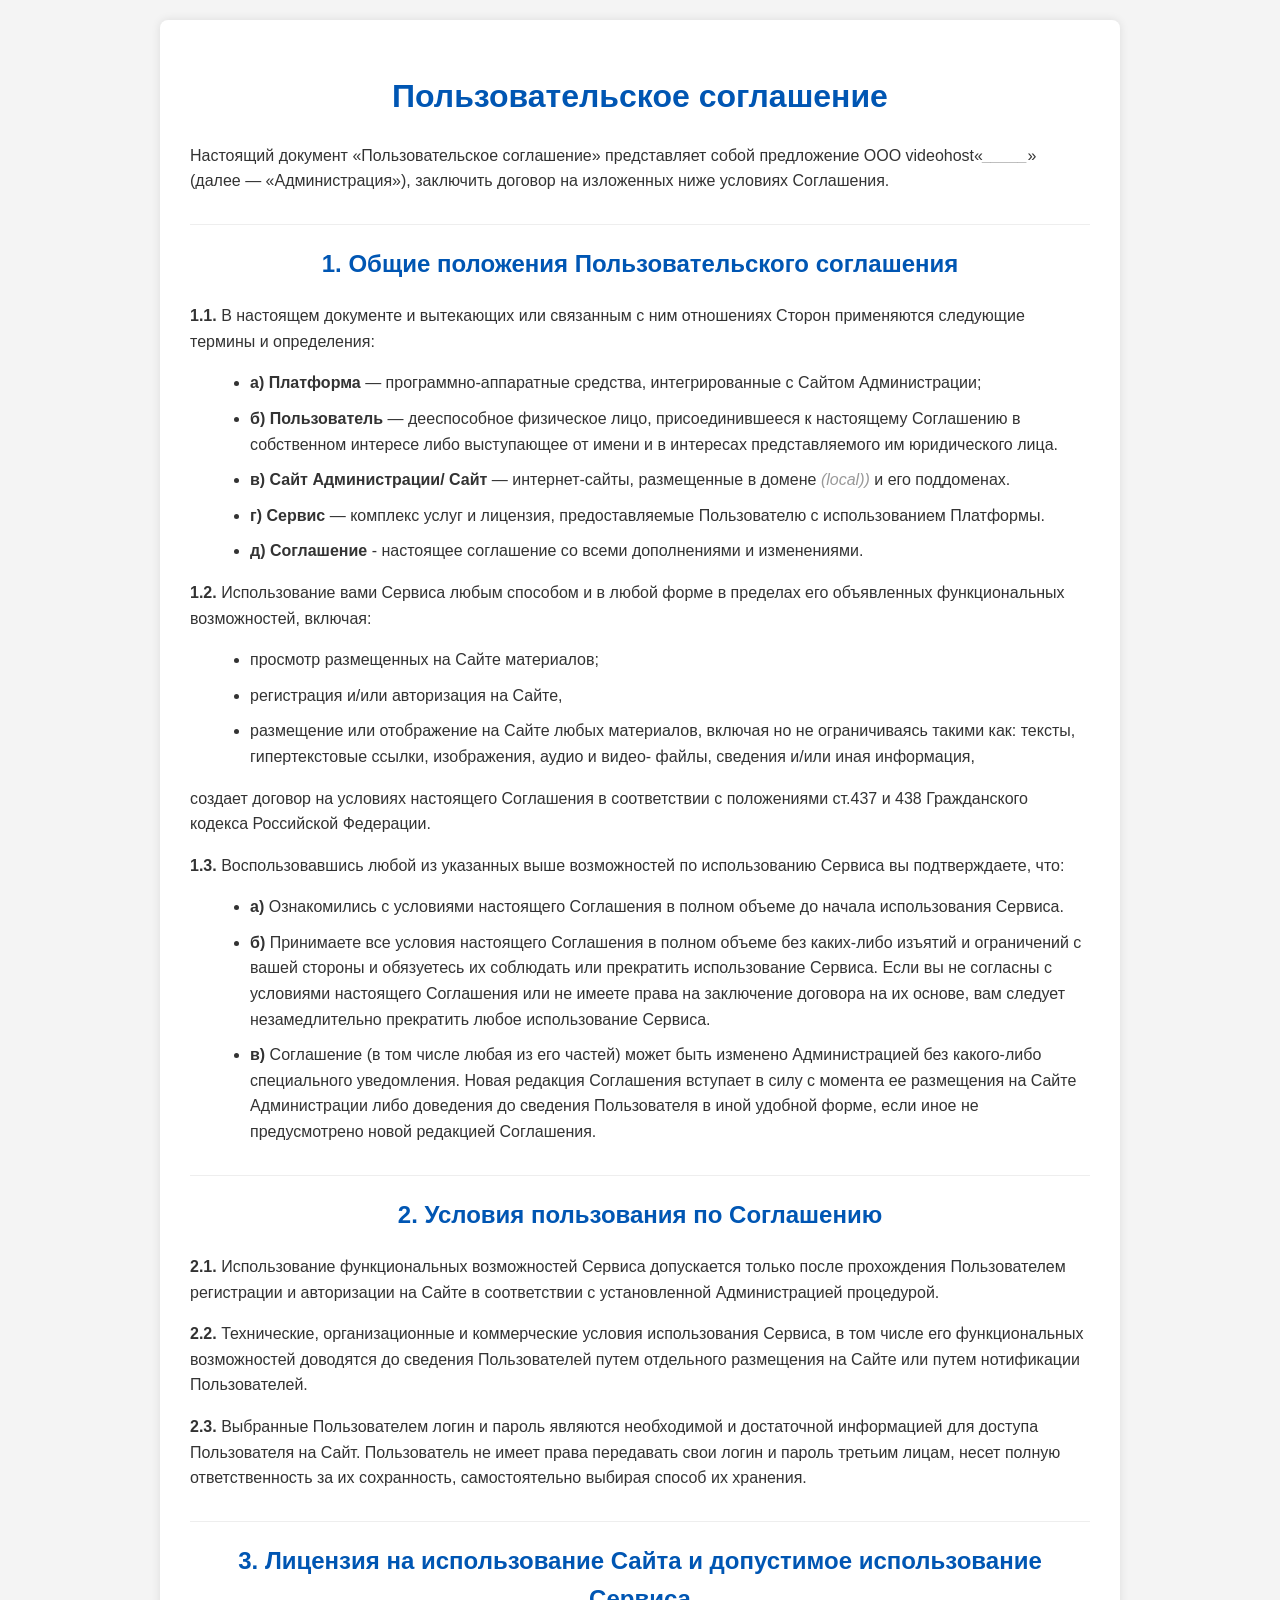
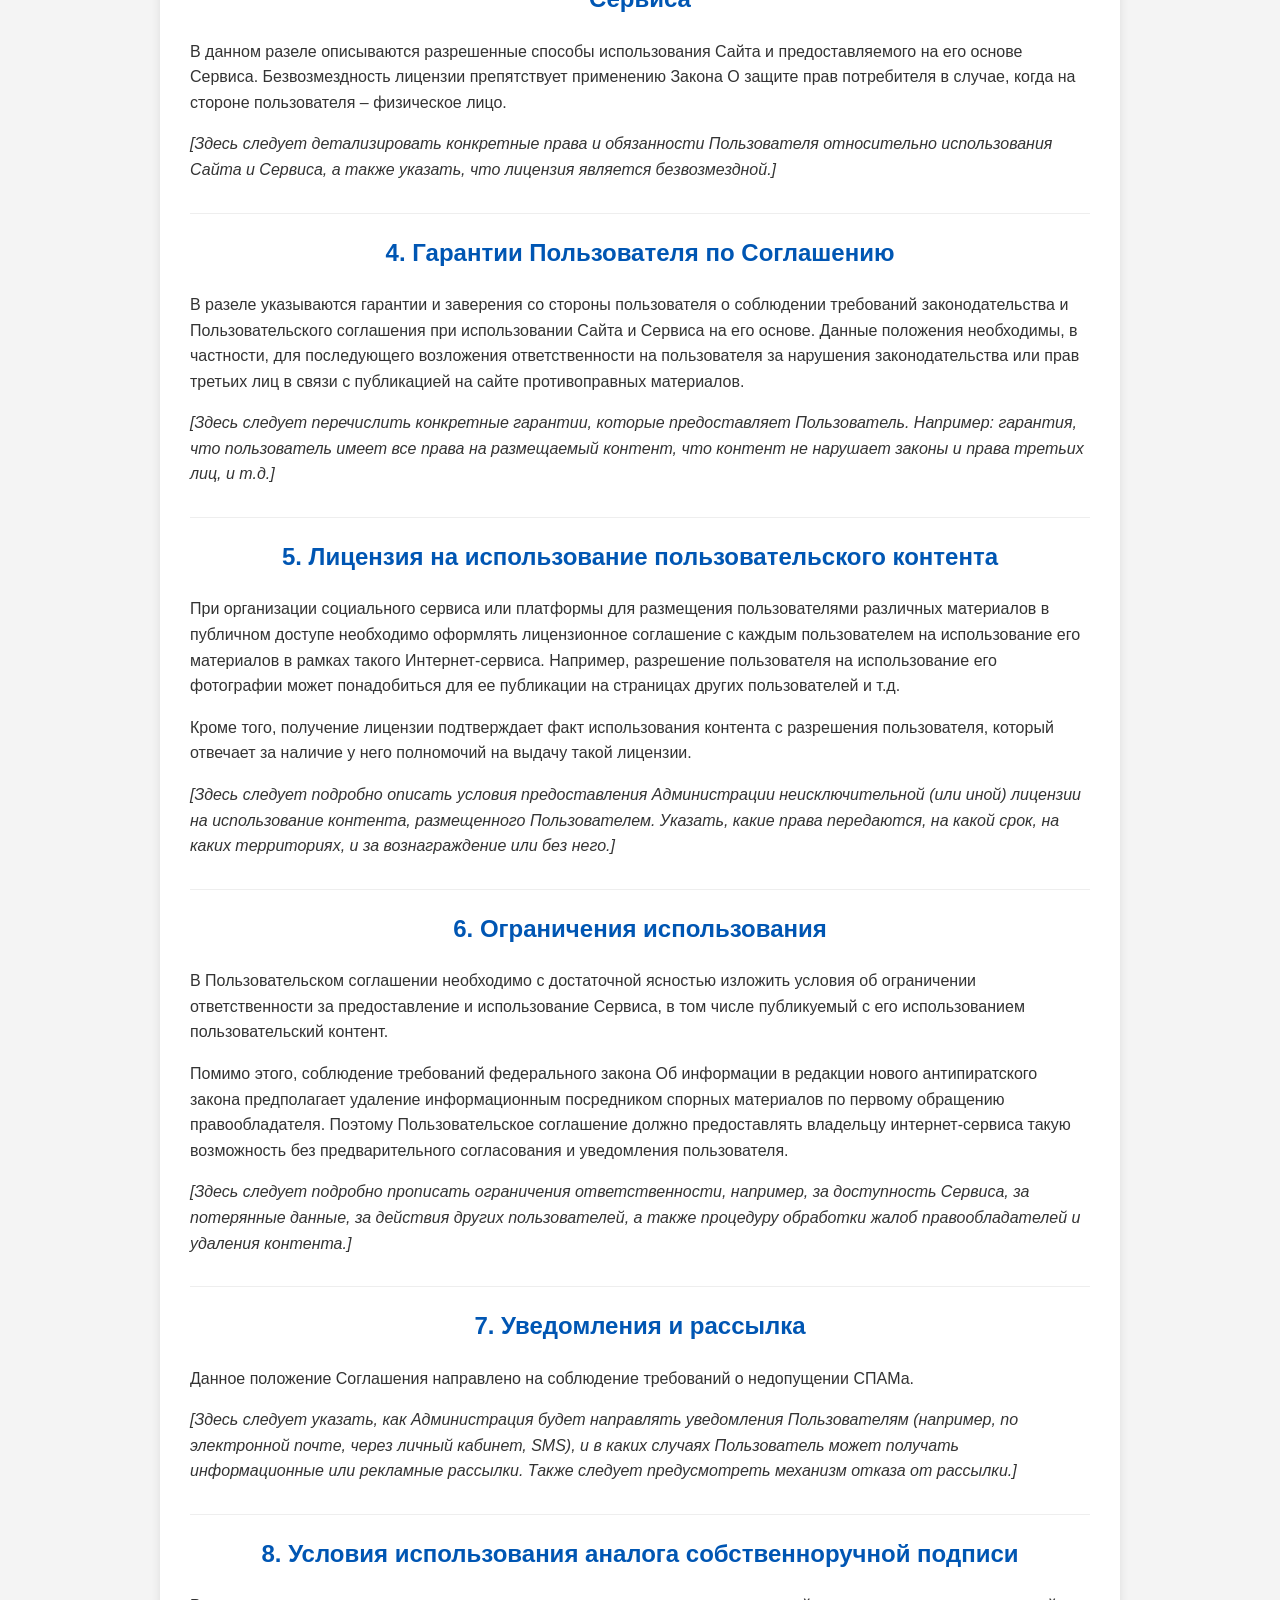
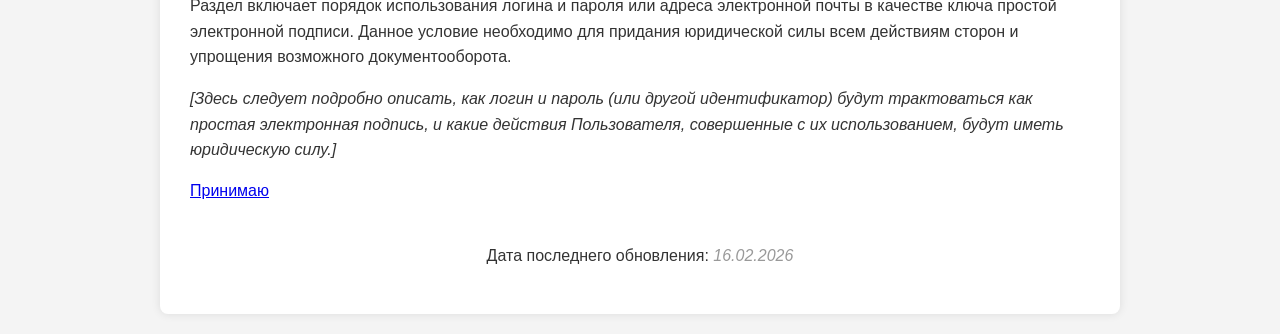
==== templates/agreement.html @ f7b5b470 "Add files via upload" ====
<!DOCTYPE html>
<html lang="ru">
<head>
    <meta charset="UTF-8">

    <meta name="viewport" content="width=device-width, initial-scale=1.0">

    <title>Пользовательское соглашение</title>

    <style>

        body {

            font-family: Arial, sans-serif;

            line-height: 1.6;

            margin: 20px;

            background-color: #f4f4f4;

            color: #333;

        }

        .container {

            max-width: 900px;

            margin: auto;

            background: #fff;

            padding: 30px;

            border-radius: 8px;

            box-shadow: 0 0 10px rgba(0, 0, 0, 0.1);

        }

        h1, h2 {

            color: #0056b3;

            text-align: center;

            margin-bottom: 20px;

        }

        h2 {

            margin-top: 30px;

            border-top: 1px solid #eee;

            padding-top: 20px;

        }

        p {

            margin-bottom: 15px;

        }

        ul {

            margin-left: 20px;

            margin-bottom: 15px;

        }

        li {

            margin-bottom: 10px;

        }

        strong {

            font-weight: bold;

        }

        .placeholder {

            color: #999;

            font-style: italic;

        }

    </style>

</head>

<body>

    <div class="container">

        <h1>Пользовательское соглашение</h1>

        <p>Настоящий документ «Пользовательское соглашение» представляет собой предложение ООО videohost«<span class="placeholder">_____</span>» (далее — «Администрация»), заключить договор на изложенных ниже условиях Соглашения.</p>

        <h2>1. Общие положения Пользовательского соглашения</h2>

        <p><strong>1.1.</strong> В настоящем документе и вытекающих или связанным с ним отношениях Сторон применяются следующие термины и определения:</p>

        <ul>

            <li><strong>а) Платформа</strong> — программно-аппаратные средства, интегрированные с Сайтом Администрации;</li>

            <li><strong>б) Пользователь</strong> — дееспособное физическое лицо, присоединившееся к настоящему Соглашению в собственном интересе либо выступающее от имени и в интересах представляемого им юридического лица.</li>

            <li><strong>в) Сайт Администрации/ Сайт</strong> — интернет-сайты, размещенные в домене <span class="placeholder">(local))</span> и его поддоменах.</li>

            <li><strong>г) Сервис</strong> — комплекс услуг и лицензия, предоставляемые Пользователю с использованием Платформы.</li>

            <li><strong>д) Соглашение</strong> - настоящее соглашение со всеми дополнениями и изменениями.</li>

        </ul>

        <p><strong>1.2.</strong> Использование вами Сервиса любым способом и в любой форме в пределах его объявленных функциональных возможностей, включая:</p>

        <ul>

            <li>просмотр размещенных на Сайте материалов;</li>

            <li>регистрация и/или авторизация на Сайте,</li>

            <li>размещение или отображение на Сайте любых материалов, включая но не ограничиваясь такими как: тексты, гипертекстовые ссылки, изображения, аудио и видео- файлы, сведения и/или иная информация,</li>

        </ul>

        <p>создает договор на условиях настоящего Соглашения в соответствии с положениями ст.437 и 438 Гражданского кодекса Российской Федерации.</p>

        <p><strong>1.3.</strong> Воспользовавшись любой из указанных выше возможностей по использованию Сервиса вы подтверждаете, что:</p>

        <ul>

            <li><strong>а)</strong> Ознакомились с условиями настоящего Соглашения в полном объеме до начала использования Сервиса.</li>

            <li><strong>б)</strong> Принимаете все условия настоящего Соглашения в полном объеме без каких-либо изъятий и ограничений с вашей стороны и обязуетесь их соблюдать или прекратить использование Сервиса. Если вы не согласны с условиями настоящего Соглашения или не имеете права на заключение договора на их основе, вам следует незамедлительно прекратить любое использование Сервиса.</li>

            <li><strong>в)</strong> Соглашение (в том числе любая из его частей) может быть изменено Администрацией без какого-либо специального уведомления. Новая редакция Соглашения вступает в силу с момента ее размещения на Сайте Администрации либо доведения до сведения Пользователя в иной удобной форме, если иное не предусмотрено новой редакцией Соглашения.</li>

        </ul>

        <h2>2. Условия пользования по Соглашению</h2>

        <p><strong>2.1.</strong> Использование функциональных возможностей Сервиса допускается только после прохождения Пользователем регистрации и авторизации на Сайте в соответствии с установленной Администрацией процедурой.</p>

        <p><strong>2.2.</strong> Технические, организационные и коммерческие условия использования Сервиса, в том числе его функциональных возможностей доводятся до сведения Пользователей путем отдельного размещения на Сайте или путем нотификации Пользователей.</p>

        <p><strong>2.3.</strong> Выбранные Пользователем логин и пароль являются необходимой и достаточной информацией для доступа Пользователя на Сайт. Пользователь не имеет права передавать свои логин и пароль третьим лицам, несет полную ответственность за их сохранность, самостоятельно выбирая способ их хранения.</p>

        <h2>3. Лицензия на использование Сайта и допустимое использование Сервиса</h2>

        <p>В данном разеле описываются разрешенные способы использования Сайта и предоставляемого на его основе Сервиса. Безвозмездность лицензии препятствует применению Закона О защите прав потребителя в случае, когда на стороне пользователя – физическое лицо.</p>

        <p><em>[Здесь следует детализировать конкретные права и обязанности Пользователя относительно использования Сайта и Сервиса, а также указать, что лицензия является безвозмездной.]</em></p>

        <h2>4. Гарантии Пользователя по Соглашению</h2>

        <p>В разеле указываются гарантии и заверения со стороны пользователя о соблюдении требований законодательства и Пользовательского соглашения при использовании Сайта и Сервиса на его основе. Данные положения необходимы, в частности, для последующего возложения ответственности на пользователя за нарушения законодательства или прав третьих лиц в связи с публикацией на сайте противоправных материалов.</p>

        <p><em>[Здесь следует перечислить конкретные гарантии, которые предоставляет Пользователь. Например: гарантия, что пользователь имеет все права на размещаемый контент, что контент не нарушает законы и права третьих лиц, и т.д.]</em></p>

        <h2>5. Лицензия на использование пользовательского контента</h2>

        <p>При организации социального сервиса или платформы для размещения пользователями различных материалов в публичном доступе необходимо оформлять лицензионное соглашение с каждым пользователем на использование его материалов в рамках такого Интернет-сервиса. Например, разрешение пользователя на использование его фотографии может понадобиться для ее публикации на страницах других пользователей и т.д.</p>

        <p>Кроме того, получение лицензии подтверждает факт использования контента с разрешения пользователя, который отвечает за наличие у него полномочий на выдачу такой лицензии.</p>

        <p><em>[Здесь следует подробно описать условия предоставления Администрации неисключительной (или иной) лицензии на использование контента, размещенного Пользователем. Указать, какие права передаются, на какой срок, на каких территориях, и за вознаграждение или без него.]</em></p>

        <h2>6. Ограничения использования</h2>

        <p>В Пользовательском соглашении необходимо с достаточной ясностью изложить условия об ограничении ответственности за предоставление и использование Сервиса, в том числе публикуемый с его использованием пользовательский контент.</p>

        <p>Помимо этого, соблюдение требований федерального закона Об информации в редакции нового антипиратского закона предполагает удаление информационным посредником спорных материалов по первому обращению правообладателя. Поэтому Пользовательское соглашение должно предоставлять владельцу интернет-сервиса такую возможность без предварительного согласования и уведомления пользователя.</p>

        <p><em>[Здесь следует подробно прописать ограничения ответственности, например, за доступность Сервиса, за потерянные данные, за действия других пользователей, а также процедуру обработки жалоб правообладателей и удаления контента.]</em></p>

        <h2>7. Уведомления и рассылка</h2>

        <p>Данное положение Соглашения направлено на соблюдение требований о недопущении СПАМа.</p>

        <p><em>[Здесь следует указать, как Администрация будет направлять уведомления Пользователям (например, по электронной почте, через личный кабинет, SMS), и в каких случаях Пользователь может получать информационные или рекламные рассылки. Также следует предусмотреть механизм отказа от рассылки.]</em></p>

        <h2>8. Условия использования аналога собственноручной подписи</h2>

        <p>Раздел включает порядок использования логина и пароля или адреса электронной почты в качестве ключа простой электронной подписи. Данное условие необходимо для придания юридической силы всем действиям сторон и упрощения возможного документооборота.</p>

        <p><em>[Здесь следует подробно описать, как логин и пароль (или другой идентификатор) будут трактоваться как простая электронная подпись, и какие действия Пользователя, совершенные с их использованием, будут иметь юридическую силу.]</em></p>

			<div style="text=align:center">
                <a href="/sogl">Принимаю</a>
			</div>
        <p style="text-align: center; margin-top: 40px;">


            Дата последнего обновления: <span class="placeholder">16.02.2026</span>

               
        </p>

    </div>

</body>

</html>
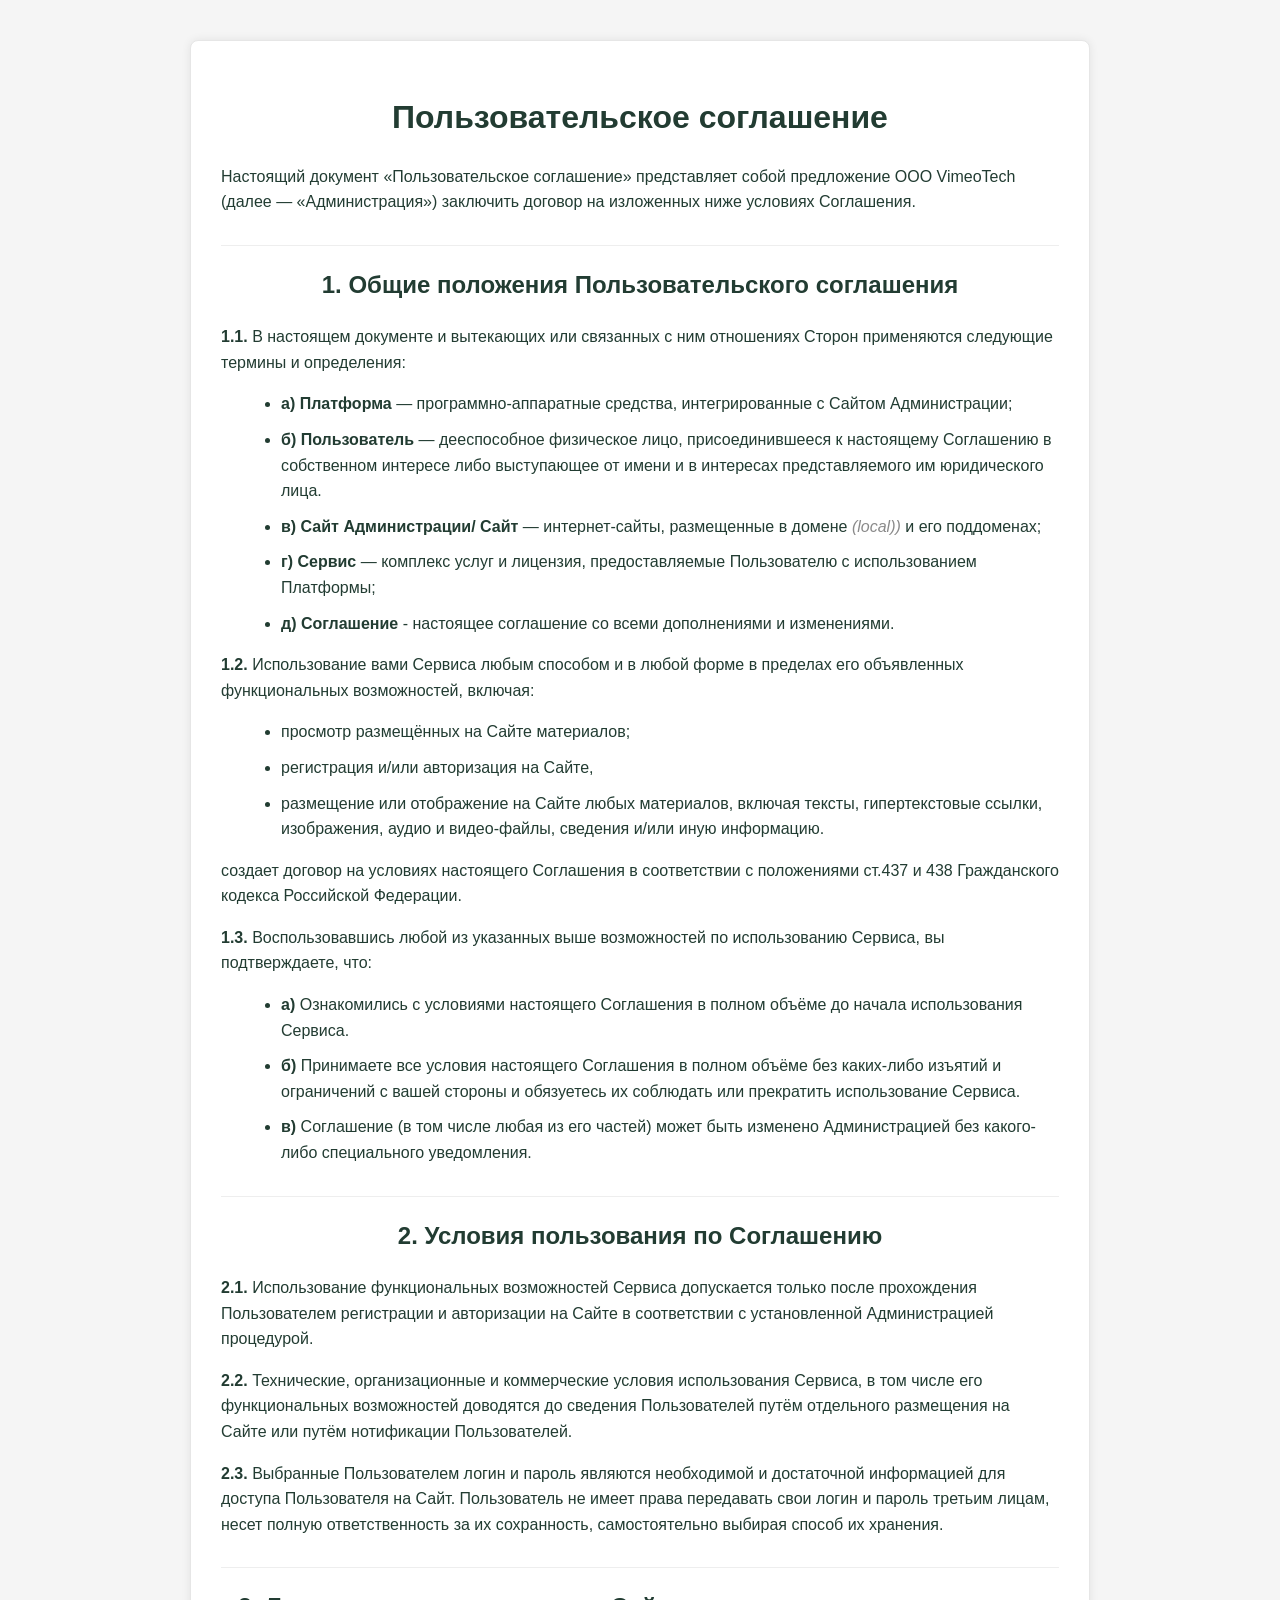
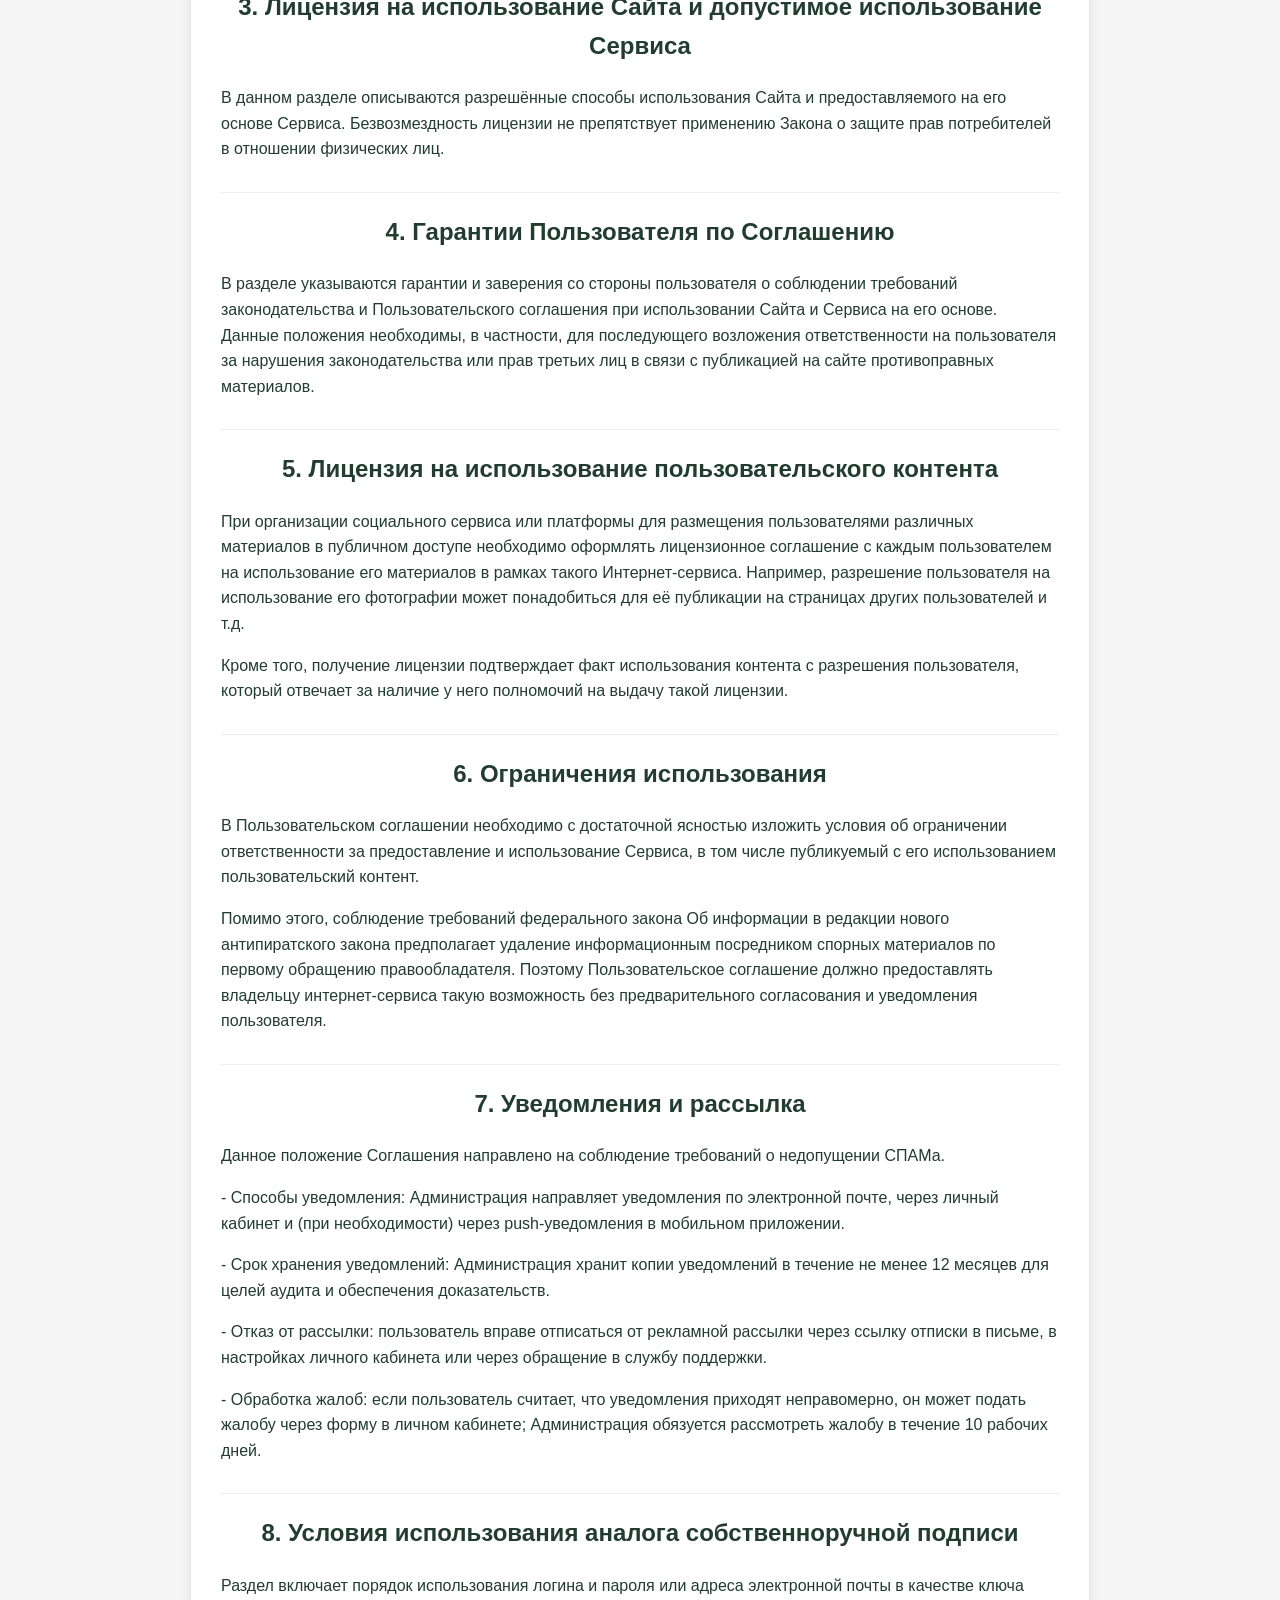
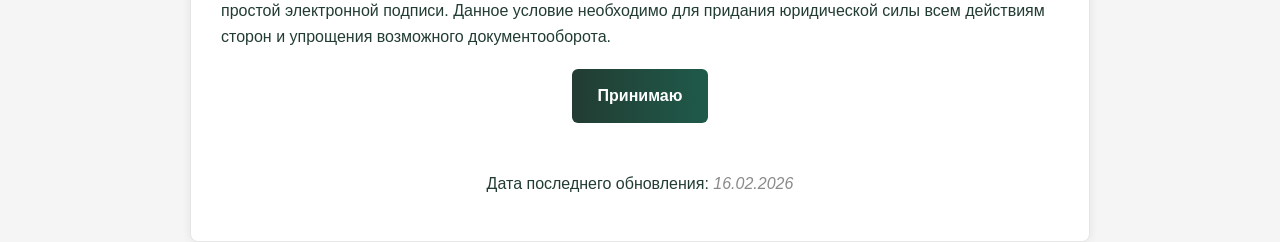
==== commit 4861fb0d: "Update agreement.html" ====
--- a/templates/agreement.html
+++ b/templates/agreement.html
@@ -1,216 +1,216 @@
 <!DOCTYPE html>
 <html lang="ru">
 <head>
-    <meta charset="UTF-8">
-
-    <meta name="viewport" content="width=device-width, initial-scale=1.0">
-
-    <title>Пользовательское соглашение</title>
-
-    <style>
-
-        body {
-
-            font-family: Arial, sans-serif;
-
-            line-height: 1.6;
-
-            margin: 20px;
-
-            background-color: #f4f4f4;
-
-            color: #333;
-
-        }
-
-        .container {
-
-            max-width: 900px;
-
-            margin: auto;
-
-            background: #fff;
-
-            padding: 30px;
-
-            border-radius: 8px;
-
-            box-shadow: 0 0 10px rgba(0, 0, 0, 0.1);
-
-        }
-
-        h1, h2 {
-
-            color: #0056b3;
-
-            text-align: center;
-
-            margin-bottom: 20px;
-
-        }
-
-        h2 {
-
-            margin-top: 30px;
-
-            border-top: 1px solid #eee;
-
-            padding-top: 20px;
-
-        }
-
-        p {
-
-            margin-bottom: 15px;
-
-        }
-
-        ul {
-
-            margin-left: 20px;
-
-            margin-bottom: 15px;
-
-        }
-
-        li {
-
-            margin-bottom: 10px;
-
-        }
-
-        strong {
-
-            font-weight: bold;
-
-        }
-
-        .placeholder {
-
-            color: #999;
-
-            font-style: italic;
-
-        }
-
-    </style>
-
+  <meta charset="UTF-8" />
+  <meta name="viewport" content="width=device-width, initial-scale=1.0"/>
+  <title>Пользовательское соглашение</title>
+  <style>
+    /* Цветовая палитра: фон #F5F5F5 и акцент #223C32 */
+    :root {
+      --bg-page: #F5F5F5;
+      --fg: #223C32;
+      --container: #ffffff;
+      --border: #e6e6e6;
+      --shadow: rgba(0,0,0,0.08);
+      --placeholder: #8a8a8a;
+      --accent: #223C32;
+      --bg-angle: 90deg; /* направление перелива (JS может переопределить) */
+      --grad-from: #223C32;
+      --grad-to: #1f5a4a;
+    }
+
+    * { box-sizing: border-box; }
+    html, body { height: 100%; }
+
+    body {
+      font-family: Arial, sans-serif;
+      line-height: 1.6;
+      margin: 0;
+      background-color: var(--bg-page);
+      color: var(--fg);
+    }
+
+    .container {
+      max-width: 900px;
+      margin: 40px auto;
+      background: var(--container);
+      padding: 30px;
+      border-radius: 8px;
+      box-shadow: 0 0 10px var(--shadow);
+      border: 1px solid var(--border);
+    }
+
+    h1, h2 {
+      color: var(--accent);
+      text-align: center;
+      margin-bottom: 20px;
+    }
+
+    h2 {
+      margin-top: 30px;
+      border-top: 1px solid #eee;
+      padding-top: 20px;
+    }
+
+    p { margin-bottom: 15px; }
+    ul { margin-left: 20px; margin-bottom: 15px; }
+    li { margin-bottom: 10px; }
+    strong { font-weight: bold; }
+
+    .placeholder {
+      color: var(--placeholder);
+      font-style: italic;
+    }
+
+    a {
+      color: var(--grad-from);
+      text-decoration: none;
+    }
+
+    a:hover, a:focus { text-decoration: none; }
+
+    /* Большая кнопка приема с переливом и заполнением при наведении (CSS внутри HTML) */
+    .accept {
+      text-align: center;
+      margin-top: 20px;
+    }
+
+    /* Базовая кнопка (расширенная) - стиль через CSS */
+    .accept .btn {
+      display: inline-block;
+      padding: 14px 26px;           /* увеличенный размер */
+      border-radius: 6px;
+      color: #fff;
+      border: 0;
+      cursor: pointer;
+      text-decoration: none;
+      font-size: 16px;
+      font-weight: bold;
+      position: relative;
+      overflow: hidden;
+      /* стартовый градиентный перелив; направление управляется через CSS-переменную */
+      background: linear-gradient(var(--bg-angle, 90deg), var(--grad-from), var(--grad-to));
+      transition: transform 0.15s ease, box-shadow 0.15s ease, background 0.25s ease;
+      outline: none;
+      user-select: none;
+    }
+
+    /* Заполнение цветом при наведении (зелёный фон) */
+    .accept .btn:hover,
+    .accept .btn:focus {
+      background: #223C32; /* зелёный заливочный цвет */
+      box-shadow: inset 0 0 0 1000px rgba(34,60,50,0.25);
+      transform: translateY(-1px);
+    }
+
+    .accept .btn:active {
+      transform: translateY(0);
+      box-shadow: inset 0 0 0 1000px rgba(34,60,50,0.35);
+    }
+
+    /* Мобильная адаптация */
+    @media (max-width: 640px) {
+      .container { margin: 20px; padding: 20px; }
+    }
+  </style>
 </head>
-
 <body>
 
-    <div class="container">
-
-        <h1>Пользовательское соглашение</h1>
-
-        <p>Настоящий документ «Пользовательское соглашение» представляет собой предложение ООО videohost«<span class="placeholder">_____</span>» (далее — «Администрация»), заключить договор на изложенных ниже условиях Соглашения.</p>
-
-        <h2>1. Общие положения Пользовательского соглашения</h2>
-
-        <p><strong>1.1.</strong> В настоящем документе и вытекающих или связанным с ним отношениях Сторон применяются следующие термины и определения:</p>
-
-        <ul>
-
-            <li><strong>а) Платформа</strong> — программно-аппаратные средства, интегрированные с Сайтом Администрации;</li>
-
-            <li><strong>б) Пользователь</strong> — дееспособное физическое лицо, присоединившееся к настоящему Соглашению в собственном интересе либо выступающее от имени и в интересах представляемого им юридического лица.</li>
-
-            <li><strong>в) Сайт Администрации/ Сайт</strong> — интернет-сайты, размещенные в домене <span class="placeholder">(local))</span> и его поддоменах.</li>
-
-            <li><strong>г) Сервис</strong> — комплекс услуг и лицензия, предоставляемые Пользователю с использованием Платформы.</li>
-
-            <li><strong>д) Соглашение</strong> - настоящее соглашение со всеми дополнениями и изменениями.</li>
-
-        </ul>
-
-        <p><strong>1.2.</strong> Использование вами Сервиса любым способом и в любой форме в пределах его объявленных функциональных возможностей, включая:</p>
-
-        <ul>
-
-            <li>просмотр размещенных на Сайте материалов;</li>
-
-            <li>регистрация и/или авторизация на Сайте,</li>
-
-            <li>размещение или отображение на Сайте любых материалов, включая но не ограничиваясь такими как: тексты, гипертекстовые ссылки, изображения, аудио и видео- файлы, сведения и/или иная информация,</li>
-
-        </ul>
-
-        <p>создает договор на условиях настоящего Соглашения в соответствии с положениями ст.437 и 438 Гражданского кодекса Российской Федерации.</p>
-
-        <p><strong>1.3.</strong> Воспользовавшись любой из указанных выше возможностей по использованию Сервиса вы подтверждаете, что:</p>
-
-        <ul>
-
-            <li><strong>а)</strong> Ознакомились с условиями настоящего Соглашения в полном объеме до начала использования Сервиса.</li>
-
-            <li><strong>б)</strong> Принимаете все условия настоящего Соглашения в полном объеме без каких-либо изъятий и ограничений с вашей стороны и обязуетесь их соблюдать или прекратить использование Сервиса. Если вы не согласны с условиями настоящего Соглашения или не имеете права на заключение договора на их основе, вам следует незамедлительно прекратить любое использование Сервиса.</li>
-
-            <li><strong>в)</strong> Соглашение (в том числе любая из его частей) может быть изменено Администрацией без какого-либо специального уведомления. Новая редакция Соглашения вступает в силу с момента ее размещения на Сайте Администрации либо доведения до сведения Пользователя в иной удобной форме, если иное не предусмотрено новой редакцией Соглашения.</li>
-
-        </ul>
-
-        <h2>2. Условия пользования по Соглашению</h2>
-
-        <p><strong>2.1.</strong> Использование функциональных возможностей Сервиса допускается только после прохождения Пользователем регистрации и авторизации на Сайте в соответствии с установленной Администрацией процедурой.</p>
-
-        <p><strong>2.2.</strong> Технические, организационные и коммерческие условия использования Сервиса, в том числе его функциональных возможностей доводятся до сведения Пользователей путем отдельного размещения на Сайте или путем нотификации Пользователей.</p>
-
-        <p><strong>2.3.</strong> Выбранные Пользователем логин и пароль являются необходимой и достаточной информацией для доступа Пользователя на Сайт. Пользователь не имеет права передавать свои логин и пароль третьим лицам, несет полную ответственность за их сохранность, самостоятельно выбирая способ их хранения.</p>
-
-        <h2>3. Лицензия на использование Сайта и допустимое использование Сервиса</h2>
-
-        <p>В данном разеле описываются разрешенные способы использования Сайта и предоставляемого на его основе Сервиса. Безвозмездность лицензии препятствует применению Закона О защите прав потребителя в случае, когда на стороне пользователя – физическое лицо.</p>
-
-        <p><em>[Здесь следует детализировать конкретные права и обязанности Пользователя относительно использования Сайта и Сервиса, а также указать, что лицензия является безвозмездной.]</em></p>
-
-        <h2>4. Гарантии Пользователя по Соглашению</h2>
-
-        <p>В разеле указываются гарантии и заверения со стороны пользователя о соблюдении требований законодательства и Пользовательского соглашения при использовании Сайта и Сервиса на его основе. Данные положения необходимы, в частности, для последующего возложения ответственности на пользователя за нарушения законодательства или прав третьих лиц в связи с публикацией на сайте противоправных материалов.</p>
-
-        <p><em>[Здесь следует перечислить конкретные гарантии, которые предоставляет Пользователь. Например: гарантия, что пользователь имеет все права на размещаемый контент, что контент не нарушает законы и права третьих лиц, и т.д.]</em></p>
-
-        <h2>5. Лицензия на использование пользовательского контента</h2>
-
-        <p>При организации социального сервиса или платформы для размещения пользователями различных материалов в публичном доступе необходимо оформлять лицензионное соглашение с каждым пользователем на использование его материалов в рамках такого Интернет-сервиса. Например, разрешение пользователя на использование его фотографии может понадобиться для ее публикации на страницах других пользователей и т.д.</p>
-
-        <p>Кроме того, получение лицензии подтверждает факт использования контента с разрешения пользователя, который отвечает за наличие у него полномочий на выдачу такой лицензии.</p>
-
-        <p><em>[Здесь следует подробно описать условия предоставления Администрации неисключительной (или иной) лицензии на использование контента, размещенного Пользователем. Указать, какие права передаются, на какой срок, на каких территориях, и за вознаграждение или без него.]</em></p>
-
-        <h2>6. Ограничения использования</h2>
-
-        <p>В Пользовательском соглашении необходимо с достаточной ясностью изложить условия об ограничении ответственности за предоставление и использование Сервиса, в том числе публикуемый с его использованием пользовательский контент.</p>
-
-        <p>Помимо этого, соблюдение требований федерального закона Об информации в редакции нового антипиратского закона предполагает удаление информационным посредником спорных материалов по первому обращению правообладателя. Поэтому Пользовательское соглашение должно предоставлять владельцу интернет-сервиса такую возможность без предварительного согласования и уведомления пользователя.</p>
-
-        <p><em>[Здесь следует подробно прописать ограничения ответственности, например, за доступность Сервиса, за потерянные данные, за действия других пользователей, а также процедуру обработки жалоб правообладателей и удаления контента.]</em></p>
-
-        <h2>7. Уведомления и рассылка</h2>
-
-        <p>Данное положение Соглашения направлено на соблюдение требований о недопущении СПАМа.</p>
-
-        <p><em>[Здесь следует указать, как Администрация будет направлять уведомления Пользователям (например, по электронной почте, через личный кабинет, SMS), и в каких случаях Пользователь может получать информационные или рекламные рассылки. Также следует предусмотреть механизм отказа от рассылки.]</em></p>
-
-        <h2>8. Условия использования аналога собственноручной подписи</h2>
-
-        <p>Раздел включает порядок использования логина и пароля или адреса электронной почты в качестве ключа простой электронной подписи. Данное условие необходимо для придания юридической силы всем действиям сторон и упрощения возможного документооборота.</p>
-
-        <p><em>[Здесь следует подробно описать, как логин и пароль (или другой идентификатор) будут трактоваться как простая электронная подпись, и какие действия Пользователя, совершенные с их использованием, будут иметь юридическую силу.]</em></p>
-
-			<div style="text=align:center">
-                <a href="/sogl">Принимаю</a>
-			</div>
-        <p style="text-align: center; margin-top: 40px;">
-
-
-            Дата последнего обновления: <span class="placeholder">16.02.2026</span>
-
-               
-        </p>
-
+  <div class="container">
+    <h1>Пользовательское соглашение</h1>
+
+    <p>Настоящий документ «Пользовательское соглашение» представляет собой предложение ООО VimeoTech (далее — «Администрация») заключить договор на изложенных ниже условиях Соглашения.</p>
+
+    <h2>1. Общие положения Пользовательского соглашения</h2>
+
+    <p><strong>1.1.</strong> В настоящем документе и вытекающих или связанных с ним отношениях Сторон применяются следующие термины и определения:</p>
+
+    <ul>
+      <li><strong>а) Платформа</strong> — программно-аппаратные средства, интегрированные с Сайтом Администрации;</li>
+      <li><strong>б) Пользователь</strong> — дееспособное физическое лицо, присоединившееся к настоящему Соглашению в собственном интересе либо выступающее от имени и в интересах представляемого им юридического лица.</li>
+      <li><strong>в) Сайт Администрации/ Сайт</strong> — интернет-сайты, размещенные в домене <span class="placeholder">(local))</span> и его поддоменах;</li>
+      <li><strong>г) Сервис</strong> — комплекс услуг и лицензия, предоставляемые Пользователю с использованием Платформы;</li>
+      <li><strong>д) Соглашение</strong> - настоящее соглашение со всеми дополнениями и изменениями.</li>
+    </ul>
+
+    <p><strong>1.2.</strong> Использование вами Сервиса любым способом и в любой форме в пределах его объявленных функциональных возможностей, включая:</p>
+
+    <ul>
+      <li>просмотр размещённых на Сайте материалов;</li>
+      <li>регистрация и/или авторизация на Сайте,</li>
+      <li>размещение или отображение на Сайте любых материалов, включая тексты, гипертекстовые ссылки, изображения, аудио и видео-файлы, сведения и/или иную информацию.</li>
+    </ul>
+
+    <p>создает договор на условиях настоящего Соглашения в соответствии с положениями ст.437 и 438 Гражданского кодекса Российской Федерации.</p>
+
+    <p><strong>1.3.</strong> Воспользовавшись любой из указанных выше возможностей по использованию Сервиса, вы подтверждаете, что:</p>
+
+    <ul>
+      <li><strong>а)</strong> Ознакомились с условиями настоящего Соглашения в полном объёме до начала использования Сервиса.</li>
+      <li><strong>б)</strong> Принимаете все условия настоящего Соглашения в полном объёме без каких-либо изъятий и ограничений с вашей стороны и обязуетесь их соблюдать или прекратить использование Сервиса.</li>
+      <li><strong>в)</strong> Соглашение (в том числе любая из его частей) может быть изменено Администрацией без какого-либо специального уведомления.</li>
+    </ul>
+
+    <h2>2. Условия пользования по Соглашению</h2>
+
+    <p><strong>2.1.</strong> Использование функциональных возможностей Сервиса допускается только после прохождения Пользователем регистрации и авторизации на Сайте в соответствии с установленной Администрацией процедурой.</p>
+
+    <p><strong>2.2.</strong> Технические, организационные и коммерческие условия использования Сервиса, в том числе его функциональных возможностей доводятся до сведения Пользователей путём отдельного размещения на Сайте или путём нотификации Пользователей.</p>
+
+    <p><strong>2.3.</strong> Выбранные Пользователем логин и пароль являются необходимой и достаточной информацией для доступа Пользователя на Сайт. Пользователь не имеет права передавать свои логин и пароль третьим лицам, несет полную ответственность за их сохранность, самостоятельно выбирая способ их хранения.</p>
+
+    <h2>3. Лицензия на использование Сайта и допустимое использование Сервиса</h2>
+
+    <p>В данном разделе описываются разрешённые способы использования Сайта и предоставляемого на его основе Сервиса. Безвозмездность лицензии не препятствует применению Закона о защите прав потребителей в отношении физических лиц.</p>
+
+
+
+    <h2>4. Гарантии Пользователя по Соглашению</h2>
+
+    <p>В разделе указываются гарантии и заверения со стороны пользователя о соблюдении требований законодательства и Пользовательского соглашения при использовании Сайта и Сервиса на его основе. Данные положения необходимы, в частности, для последующего возложения ответственности на пользователя за нарушения законодательства или прав третьих лиц в связи с публикацией на сайте противоправных материалов.</p>
+
+
+
+    <h2>5. Лицензия на использование пользовательского контента</h2>
+
+    <p>При организации социального сервиса или платформы для размещения пользователями различных материалов в публичном доступе необходимо оформлять лицензионное соглашение с каждым пользователем на использование его материалов в рамках такого Интернет-сервиса. Например, разрешение пользователя на использование его фотографии может понадобиться для её публикации на страницах других пользователей и т.д.</p>
+
+    <p>Кроме того, получение лицензии подтверждает факт использования контента с разрешения пользователя, который отвечает за наличие у него полномочий на выдачу такой лицензии.</p>
+
+
+
+    <h2>6. Ограничения использования</h2>
+
+    <p>В Пользовательском соглашении необходимо с достаточной ясностью изложить условия об ограничении ответственности за предоставление и использование Сервиса, в том числе публикуемый с его использованием пользовательский контент.</p>
+
+    <p>Помимо этого, соблюдение требований федерального закона Об информации в редакции нового антипиратского закона предполагает удаление информационным посредником спорных материалов по первому обращению правообладателя. Поэтому Пользовательское соглашение должно предоставлять владельцу интернет-сервиса такую возможность без предварительного согласования и уведомления пользователя.</p>
+
+
+
+    <h2>7. Уведомления и рассылка</h2>
+
+    <p>Данное положение Соглашения направлено на соблюдение требований о недопущении СПАМа.</p>
+    <p>- Способы уведомления: Администрация направляет уведомления по электронной почте, через личный кабинет и (при необходимости) через push-уведомления в мобильном приложении.</p>
+    <p>- Срок хранения уведомлений: Администрация хранит копии уведомлений в течение не менее 12 месяцев для целей аудита и обеспечения доказательств.</p>
+    <p>- Отказ от рассылки: пользователь вправе отписаться от рекламной рассылки через ссылку отписки в письме, в настройках личного кабинета или через обращение в службу поддержки.</p>
+    <p>- Обработка жалоб: если пользователь считает, что уведомления приходят неправомерно, он может подать жалобу через форму в личном кабинете; Администрация обязуется рассмотреть жалобу в течение 10 рабочих дней.</p>
+
+
+
+
+    <h2>8. Условия использования аналога собственноручной подписи</h2>
+
+    <p>Раздел включает порядок использования логина и пароля или адреса электронной почты в качестве ключа простой электронной подписи. Данное условие необходимо для придания юридической силы всем действиям сторон и упрощения возможного документооборота.</p>
+
+    <div class="accept" aria-label="Принимаю соглашение">
+      <a href="/sogl" class="btn" role="button">Принимаю</a>
     </div>
 
+    <p style="text-align: center; margin-top: 40px;">
+      Дата последнего обновления: <span class="placeholder">16.02.2026</span>
+    </p>
+
+  </div>
+
 </body>
-
 </html>
-
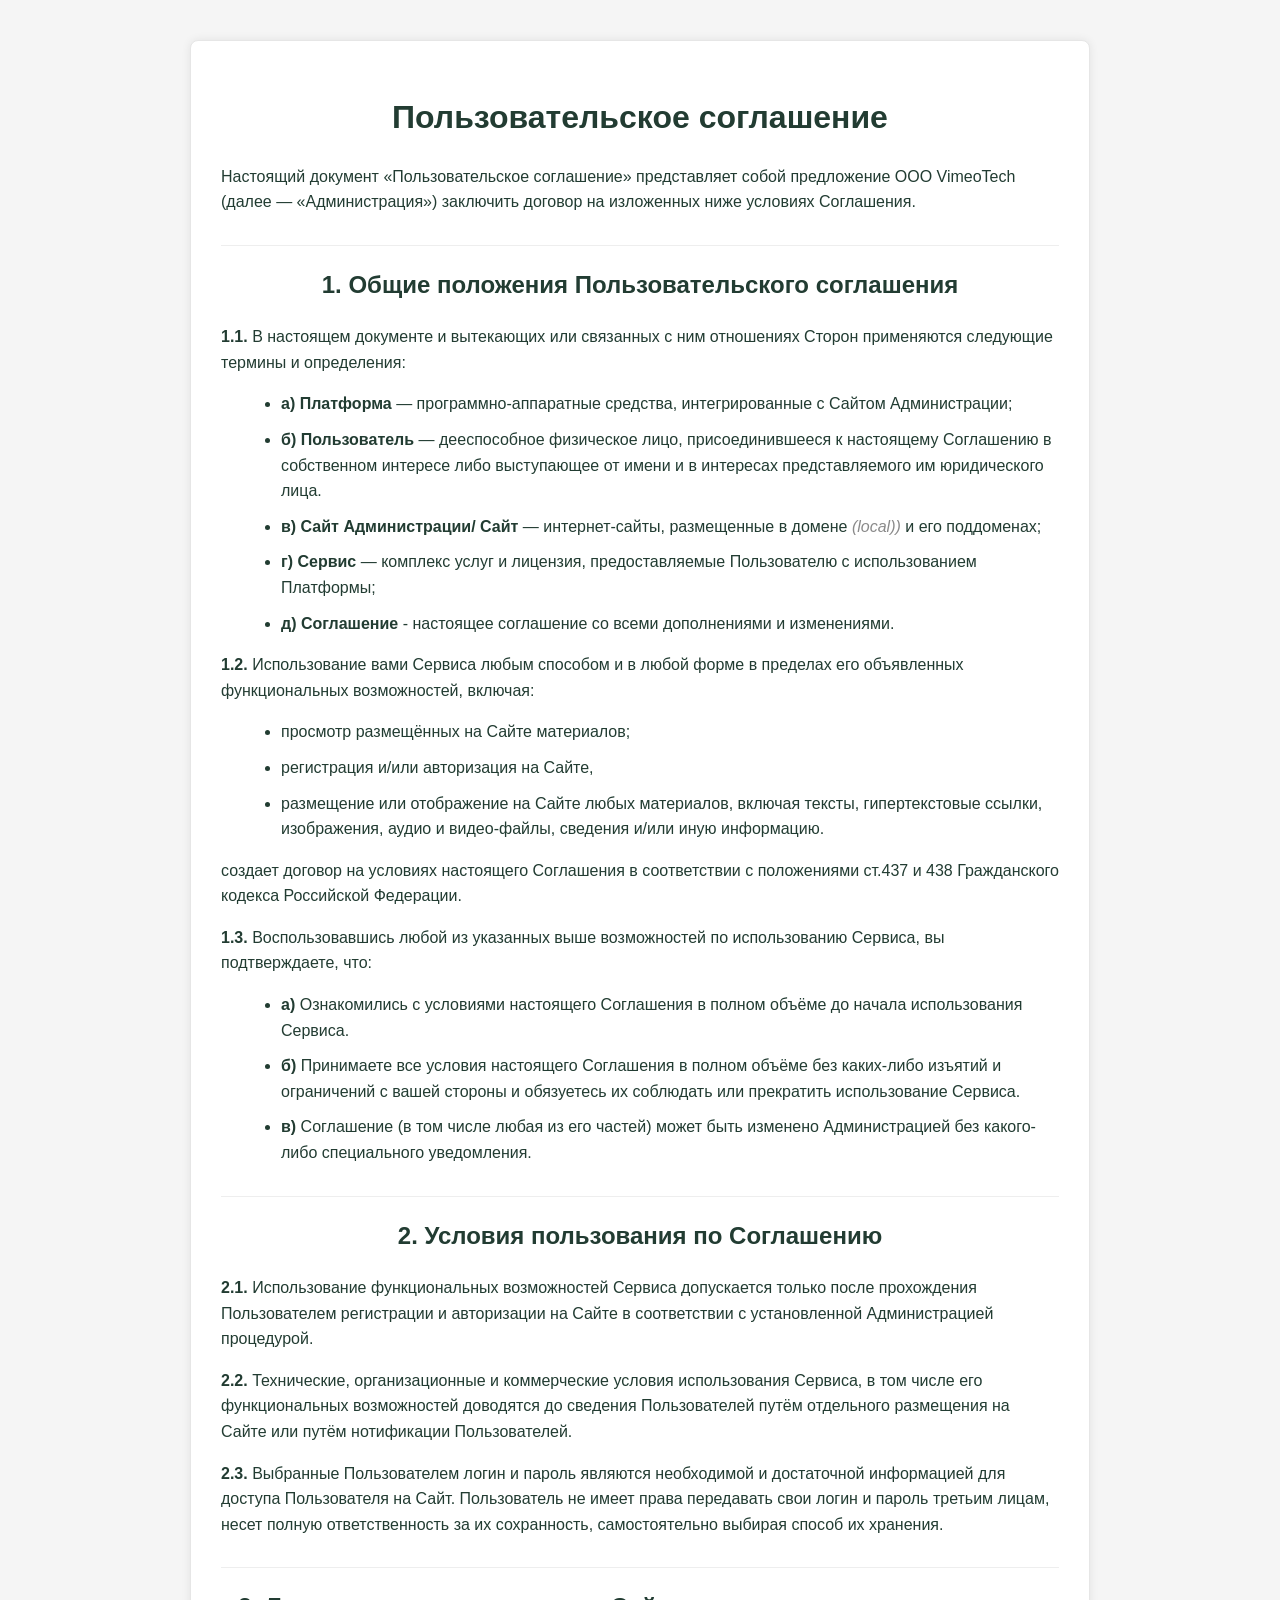
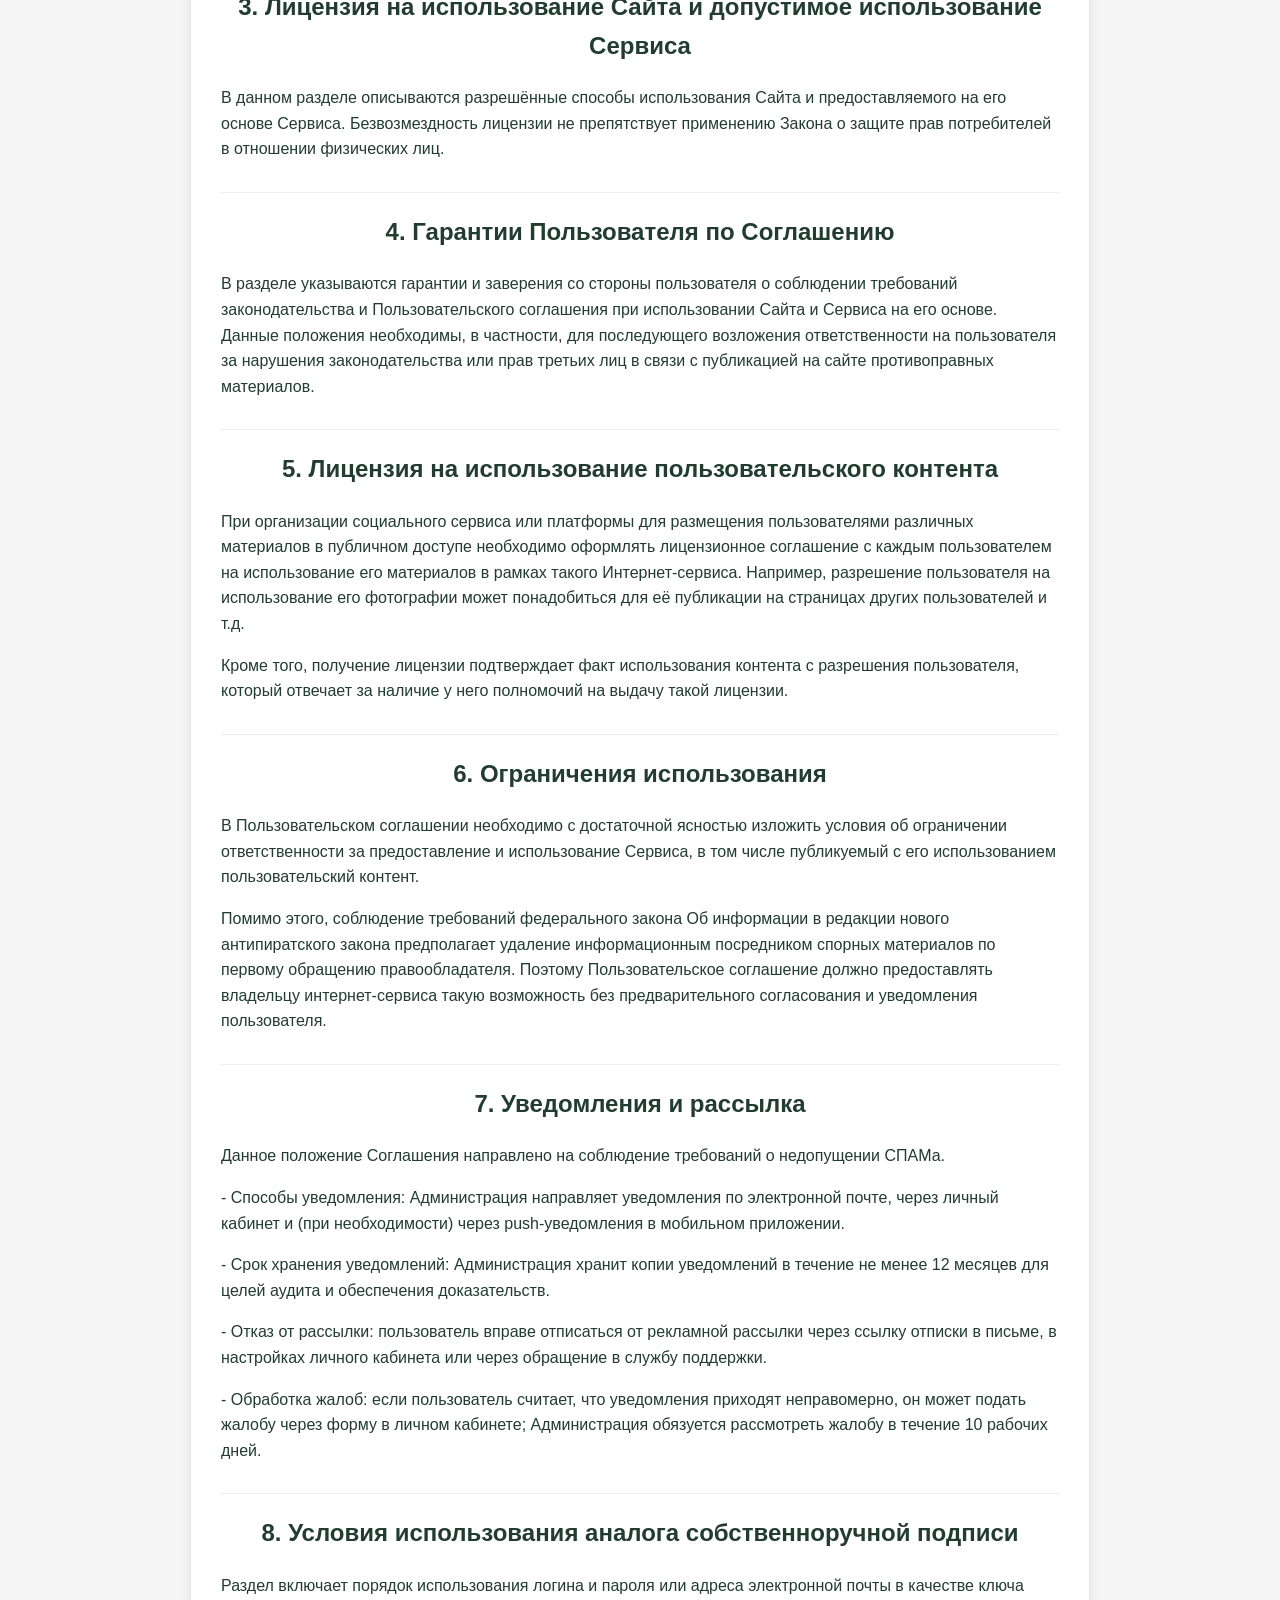
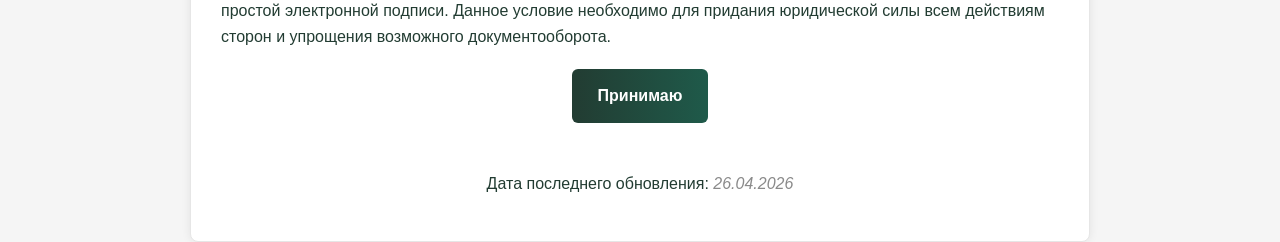
==== commit 409e1892: "Update agreement.html" ====
--- a/templates/agreement.html
+++ b/templates/agreement.html
@@ -5,7 +5,6 @@
   <meta name="viewport" content="width=device-width, initial-scale=1.0"/>
   <title>Пользовательское соглашение</title>
   <style>
-    /* Цветовая палитра: фон #F5F5F5 и акцент #223C32 */
     :root {
       --bg-page: #F5F5F5;
       --fg: #223C32;
@@ -14,7 +13,7 @@
       --shadow: rgba(0,0,0,0.08);
       --placeholder: #8a8a8a;
       --accent: #223C32;
-      --bg-angle: 90deg; /* направление перелива (JS может переопределить) */
+      --bg-angle: 90deg;
       --grad-from: #223C32;
       --grad-to: #1f5a4a;
     }
@@ -69,16 +68,16 @@
 
     a:hover, a:focus { text-decoration: none; }
 
-    /* Большая кнопка приема с переливом и заполнением при наведении (CSS внутри HTML) */
+
     .accept {
       text-align: center;
       margin-top: 20px;
     }
 
-    /* Базовая кнопка (расширенная) - стиль через CSS */
+
     .accept .btn {
       display: inline-block;
-      padding: 14px 26px;           /* увеличенный размер */
+      padding: 14px 26px;      
       border-radius: 6px;
       color: #fff;
       border: 0;
@@ -88,17 +87,15 @@
       font-weight: bold;
       position: relative;
       overflow: hidden;
-      /* стартовый градиентный перелив; направление управляется через CSS-переменную */
       background: linear-gradient(var(--bg-angle, 90deg), var(--grad-from), var(--grad-to));
       transition: transform 0.15s ease, box-shadow 0.15s ease, background 0.25s ease;
       outline: none;
       user-select: none;
     }
 
-    /* Заполнение цветом при наведении (зелёный фон) */
     .accept .btn:hover,
     .accept .btn:focus {
-      background: #223C32; /* зелёный заливочный цвет */
+      background: #223C32;
       box-shadow: inset 0 0 0 1000px rgba(34,60,50,0.25);
       transform: translateY(-1px);
     }
@@ -108,7 +105,6 @@
       box-shadow: inset 0 0 0 1000px rgba(34,60,50,0.35);
     }
 
-    /* Мобильная адаптация */
     @media (max-width: 640px) {
       .container { margin: 20px; padding: 20px; }
     }
@@ -207,7 +203,7 @@
     </div>
 
     <p style="text-align: center; margin-top: 40px;">
-      Дата последнего обновления: <span class="placeholder">16.02.2026</span>
+      Дата последнего обновления: <span class="placeholder">26.04.2026</span>
     </p>
 
   </div>
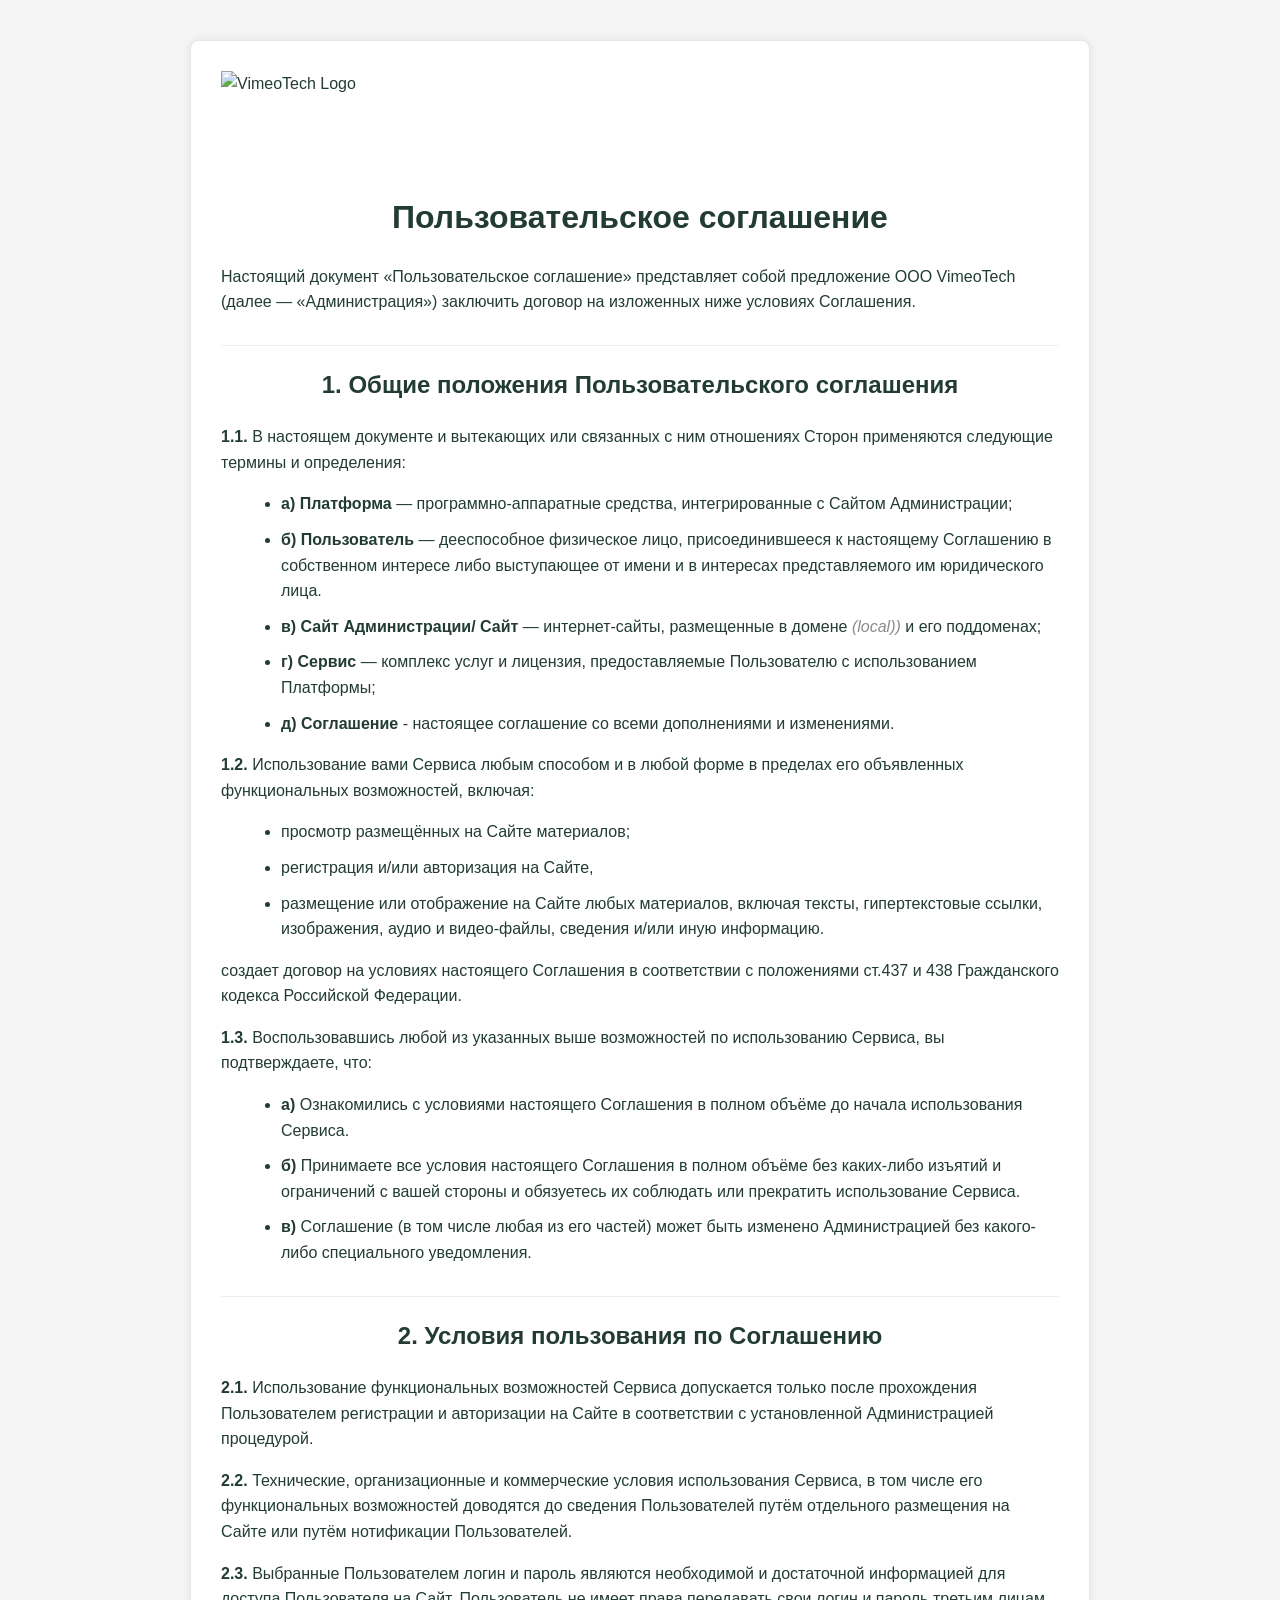
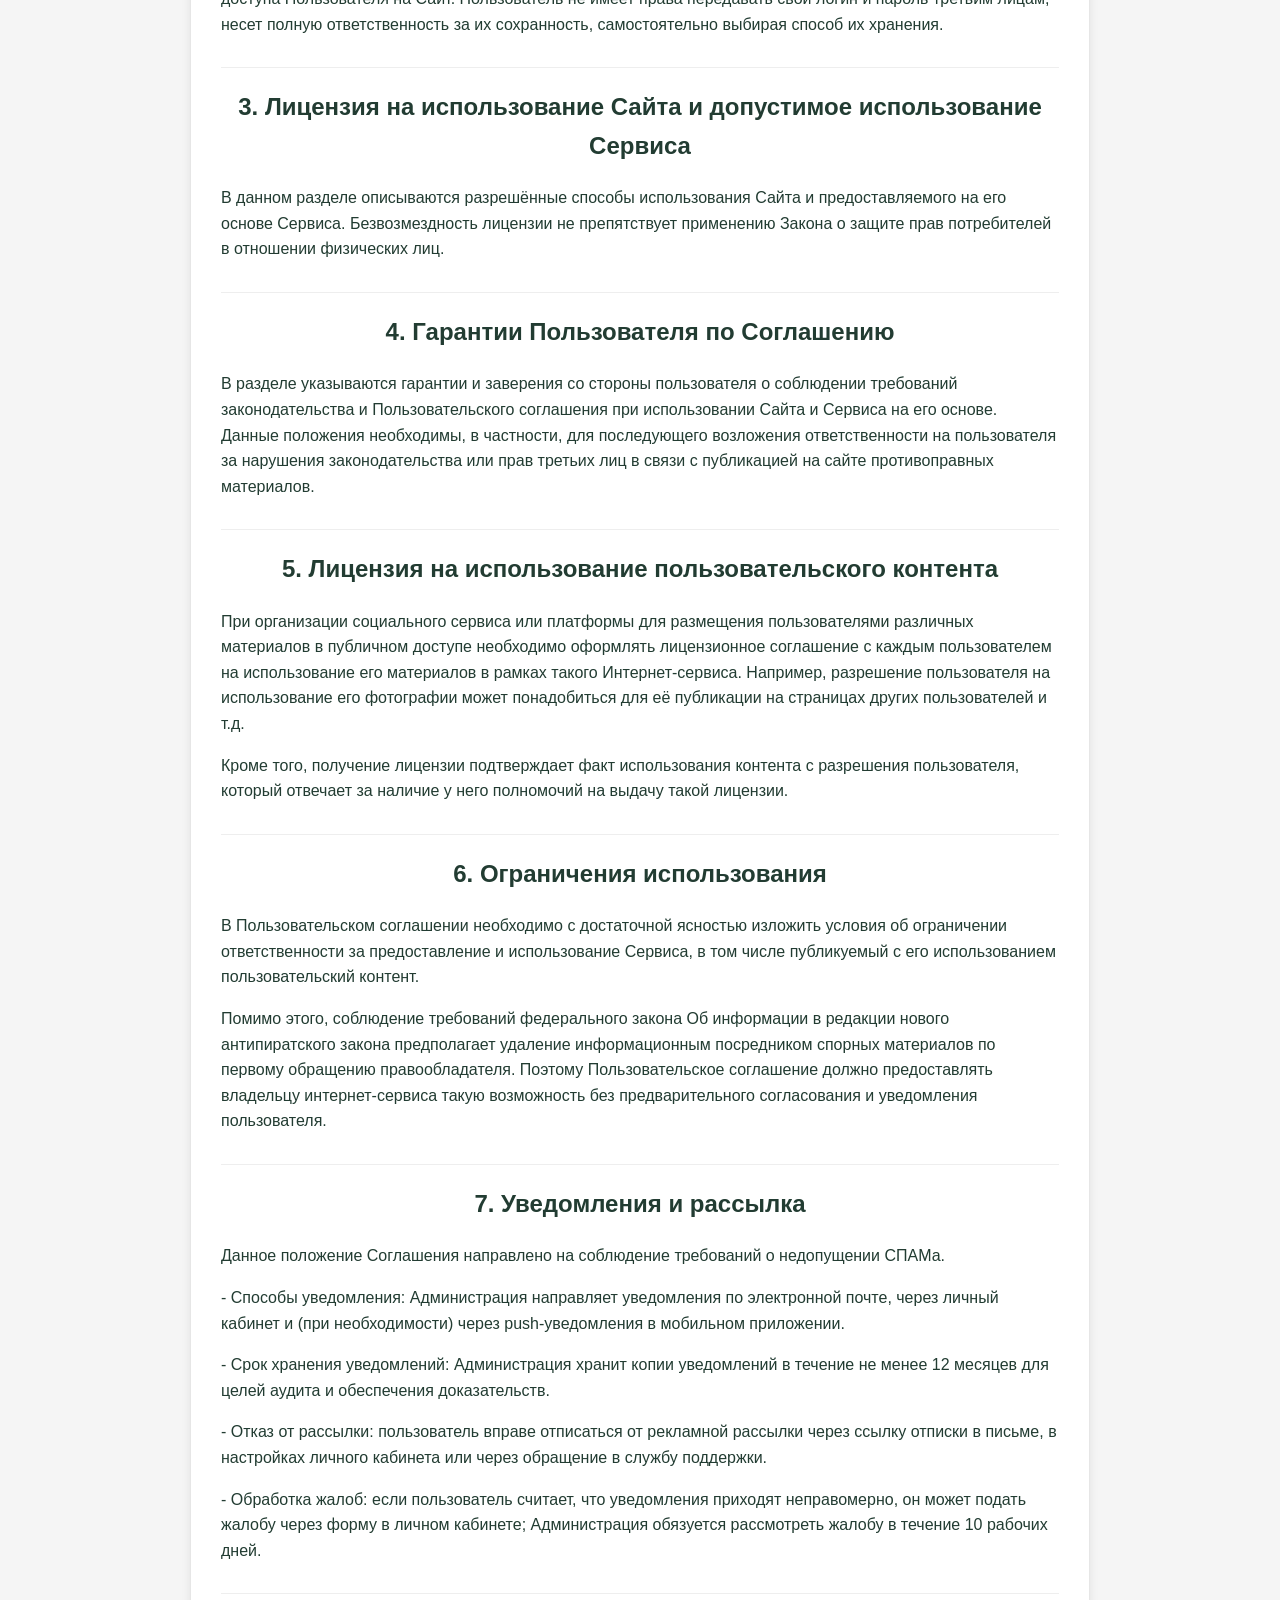
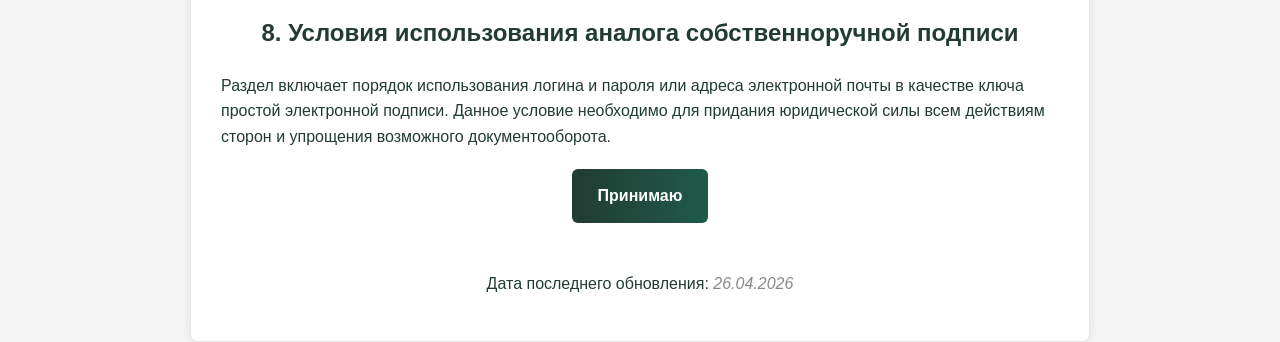
==== commit 15916e37: "Update agreement.html" ====
--- a/templates/agreement.html
+++ b/templates/agreement.html
@@ -113,6 +113,7 @@
 <body>
 
   <div class="container">
+    <img src="/static/logo.png" alt="VimeoTech Logo" style="height:100px; width:auto; display:inline-block;">
     <h1>Пользовательское соглашение</h1>
 
     <p>Настоящий документ «Пользовательское соглашение» представляет собой предложение ООО VimeoTech (далее — «Администрация») заключить договор на изложенных ниже условиях Соглашения.</p>
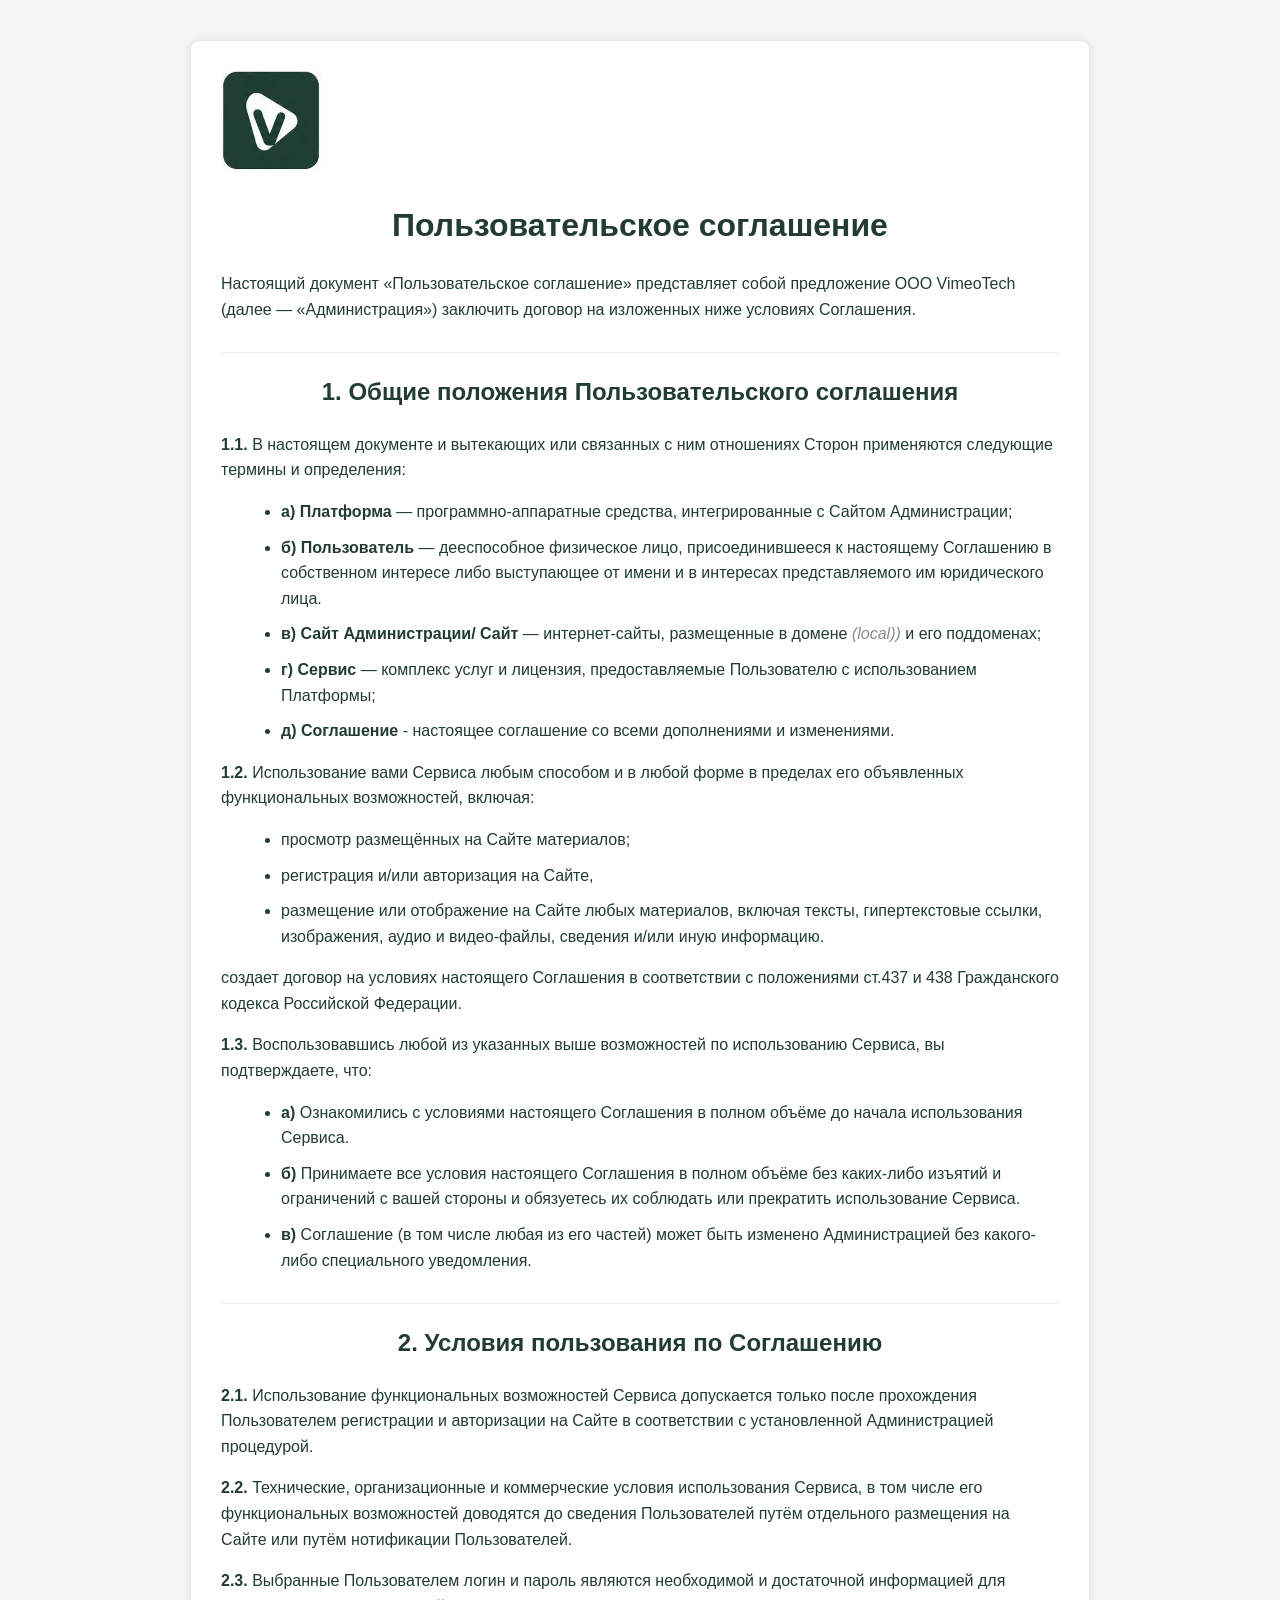
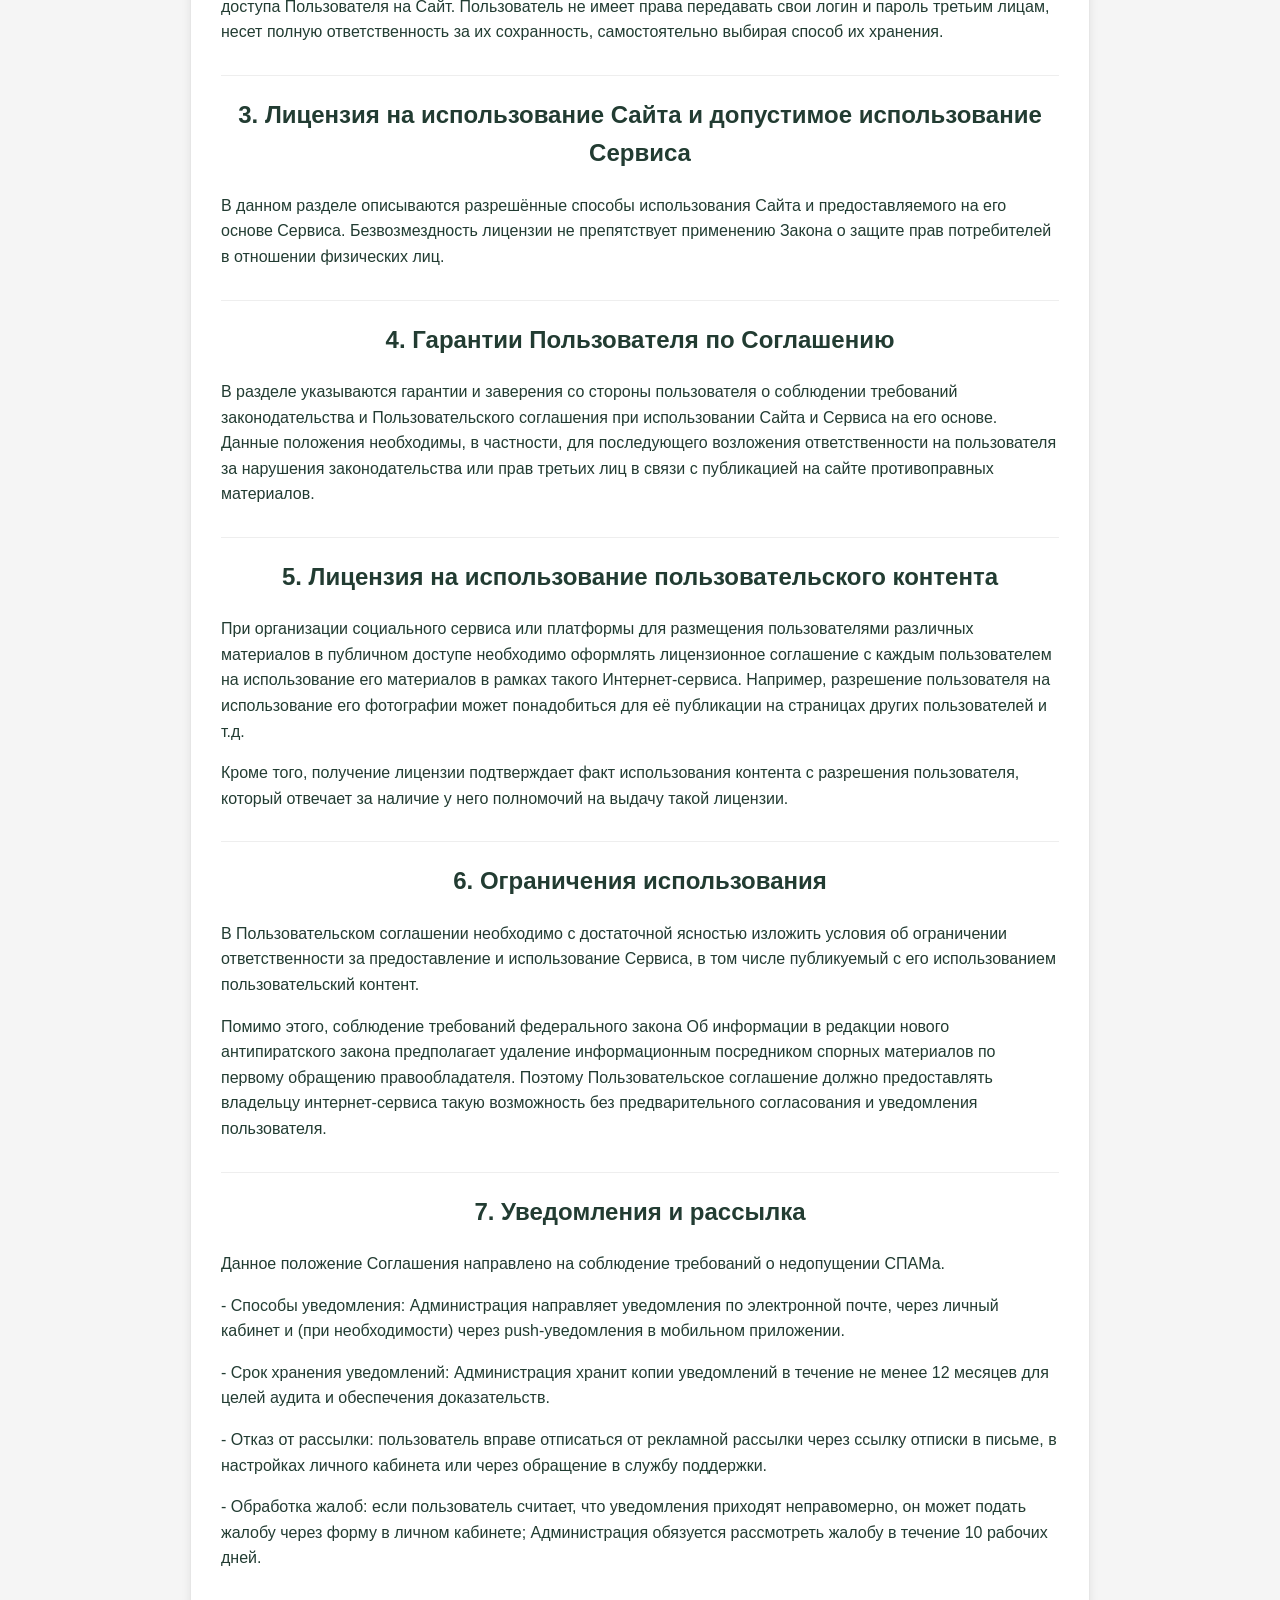
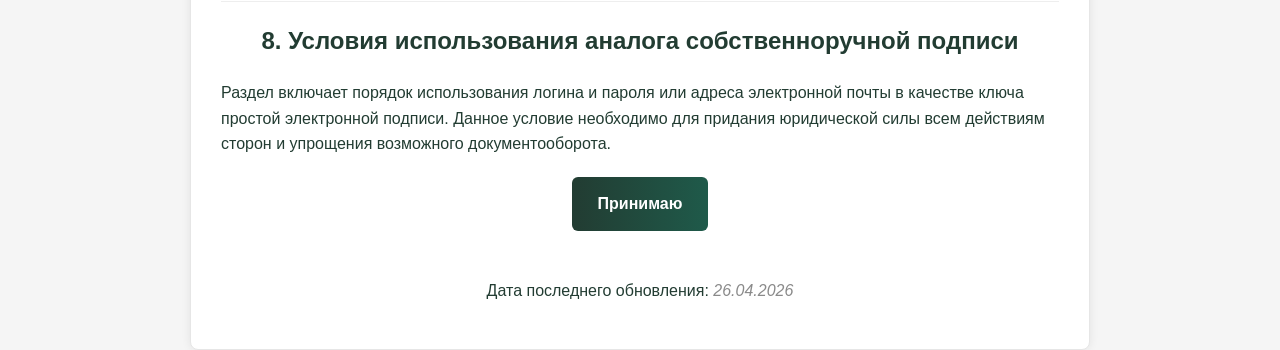
==== commit 7f6c27db: "Update agreement.html" ====
--- a/templates/agreement.html
+++ b/templates/agreement.html
@@ -113,7 +113,7 @@
 <body>
 
   <div class="container">
-    <img src="/static/logo.png" alt="VimeoTech Logo" style="height:100px; width:auto; display:inline-block;">
+    <img src="/static/logo2.png" alt="VimeoTech Logo" style="height:100px; width:auto; display:inline-block;">
     <h1>Пользовательское соглашение</h1>
 
     <p>Настоящий документ «Пользовательское соглашение» представляет собой предложение ООО VimeoTech (далее — «Администрация») заключить договор на изложенных ниже условиях Соглашения.</p>
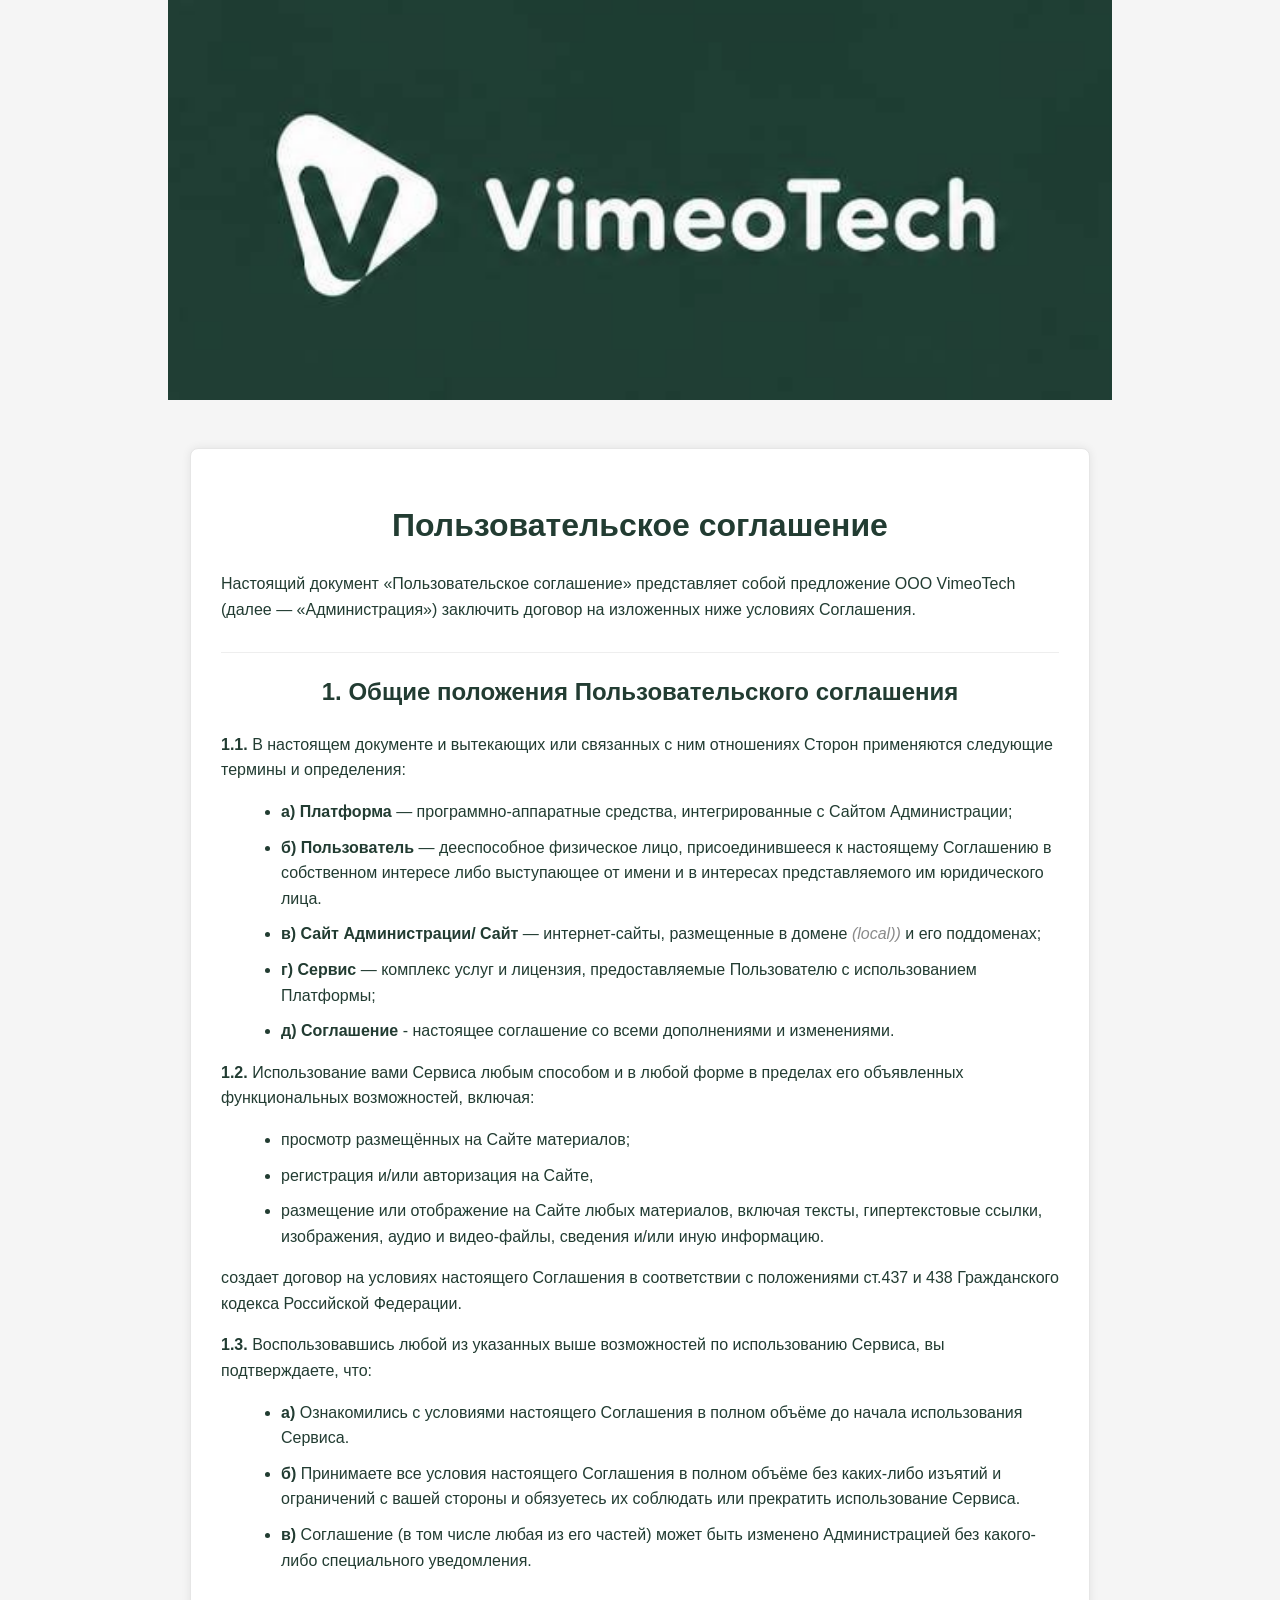
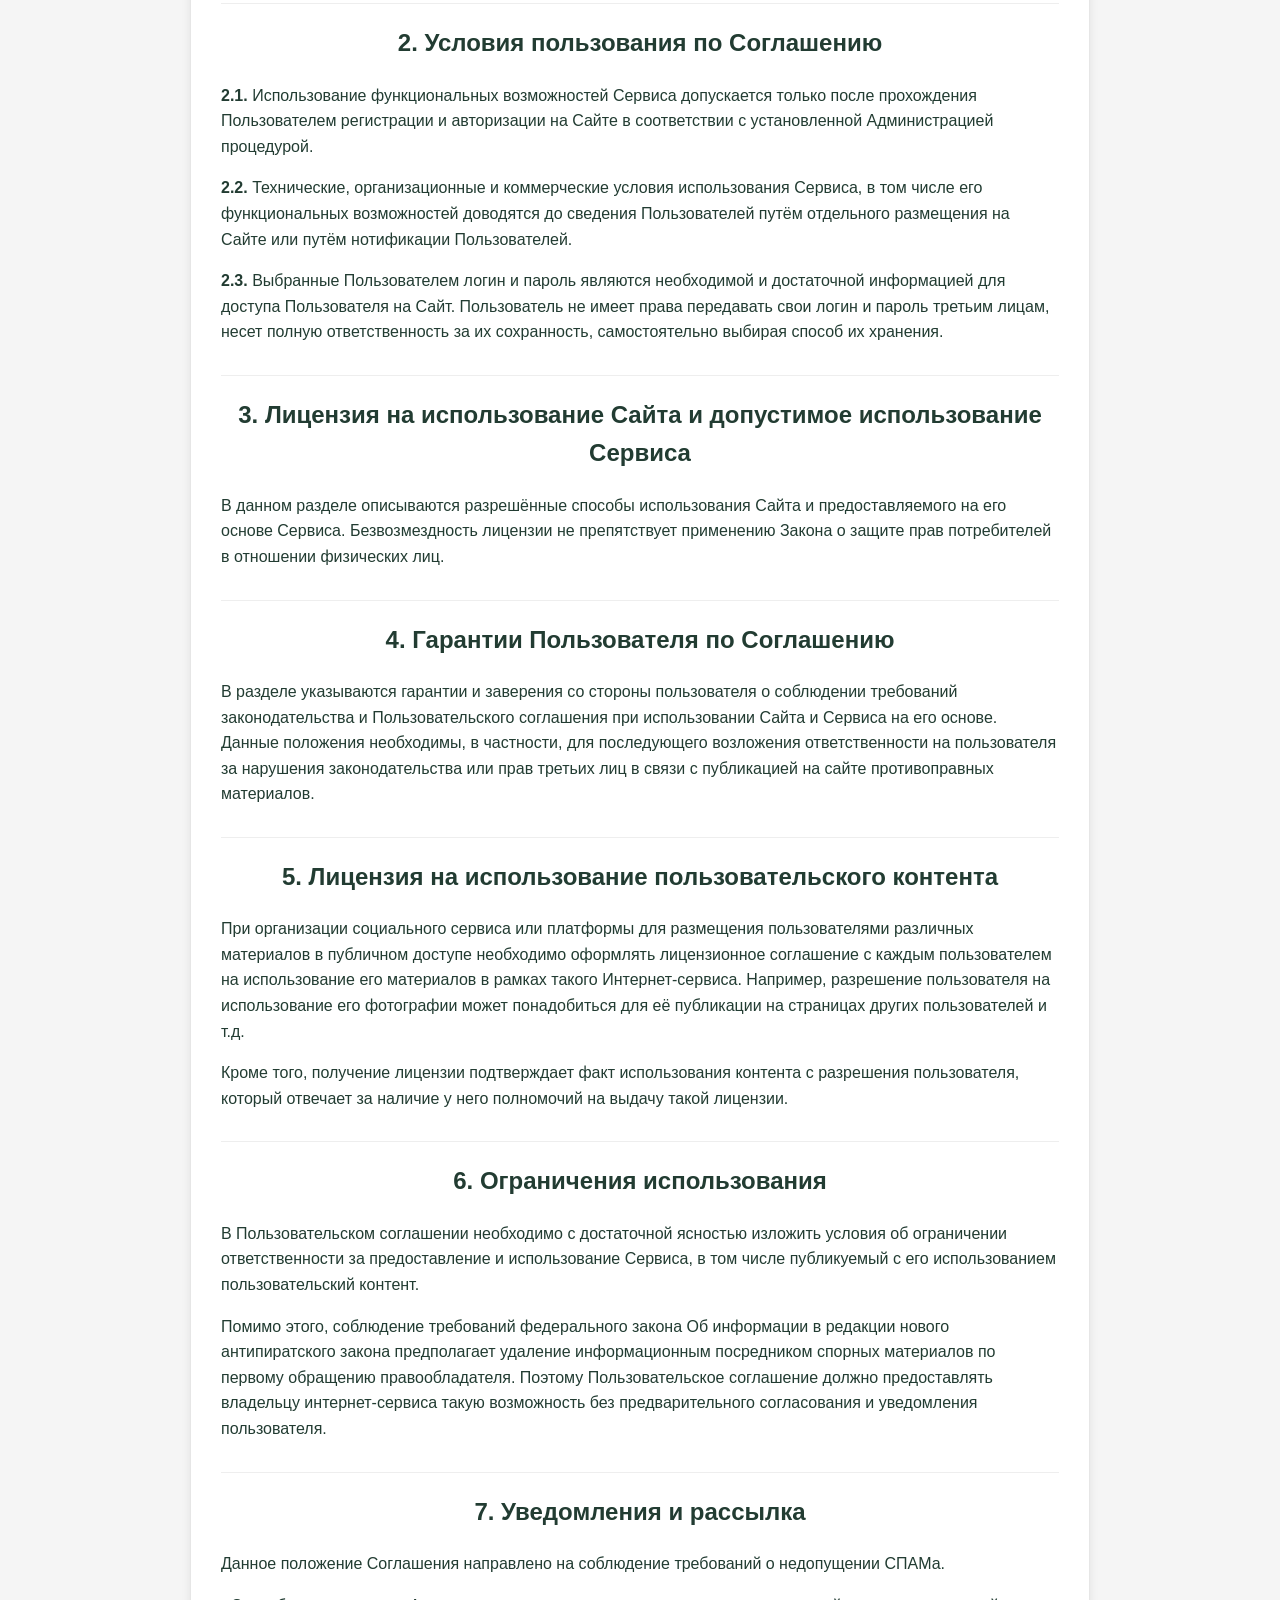
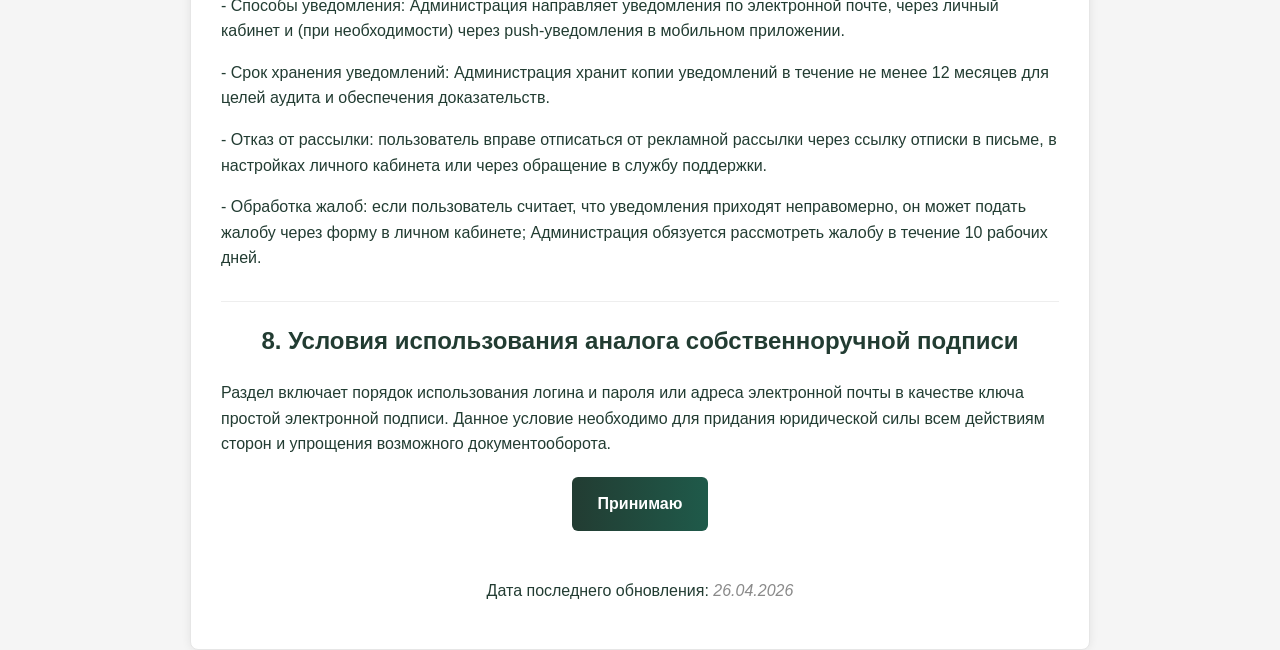
==== commit c8f784a9: "Update agreement.html" ====
--- a/templates/agreement.html
+++ b/templates/agreement.html
@@ -4,7 +4,11 @@
   <meta charset="UTF-8" />
   <meta name="viewport" content="width=device-width, initial-scale=1.0"/>
   <title>Пользовательское соглашение</title>
+  <link rel="icon" href="{{ url_for('static', filename='favicon.png') }}">
   <style>
+    .logo{
+            text-align: center;
+        }
     :root {
       --bg-page: #F5F5F5;
       --fg: #223C32;
@@ -112,8 +116,12 @@
 </head>
 <body>
 
-  <div class="container">
-    <img src="/static/logo2.png" alt="VimeoTech Logo" style="height:100px; width:auto; display:inline-block;">
+      <div class="logo">
+        <img src="/static/logo1.png" alt="VimeoTech Logo" style="height:400px;width:auto;">
+      </div>
+
+     <div class="container">
+
     <h1>Пользовательское соглашение</h1>
 
     <p>Настоящий документ «Пользовательское соглашение» представляет собой предложение ООО VimeoTech (далее — «Администрация») заключить договор на изложенных ниже условиях Соглашения.</p>
